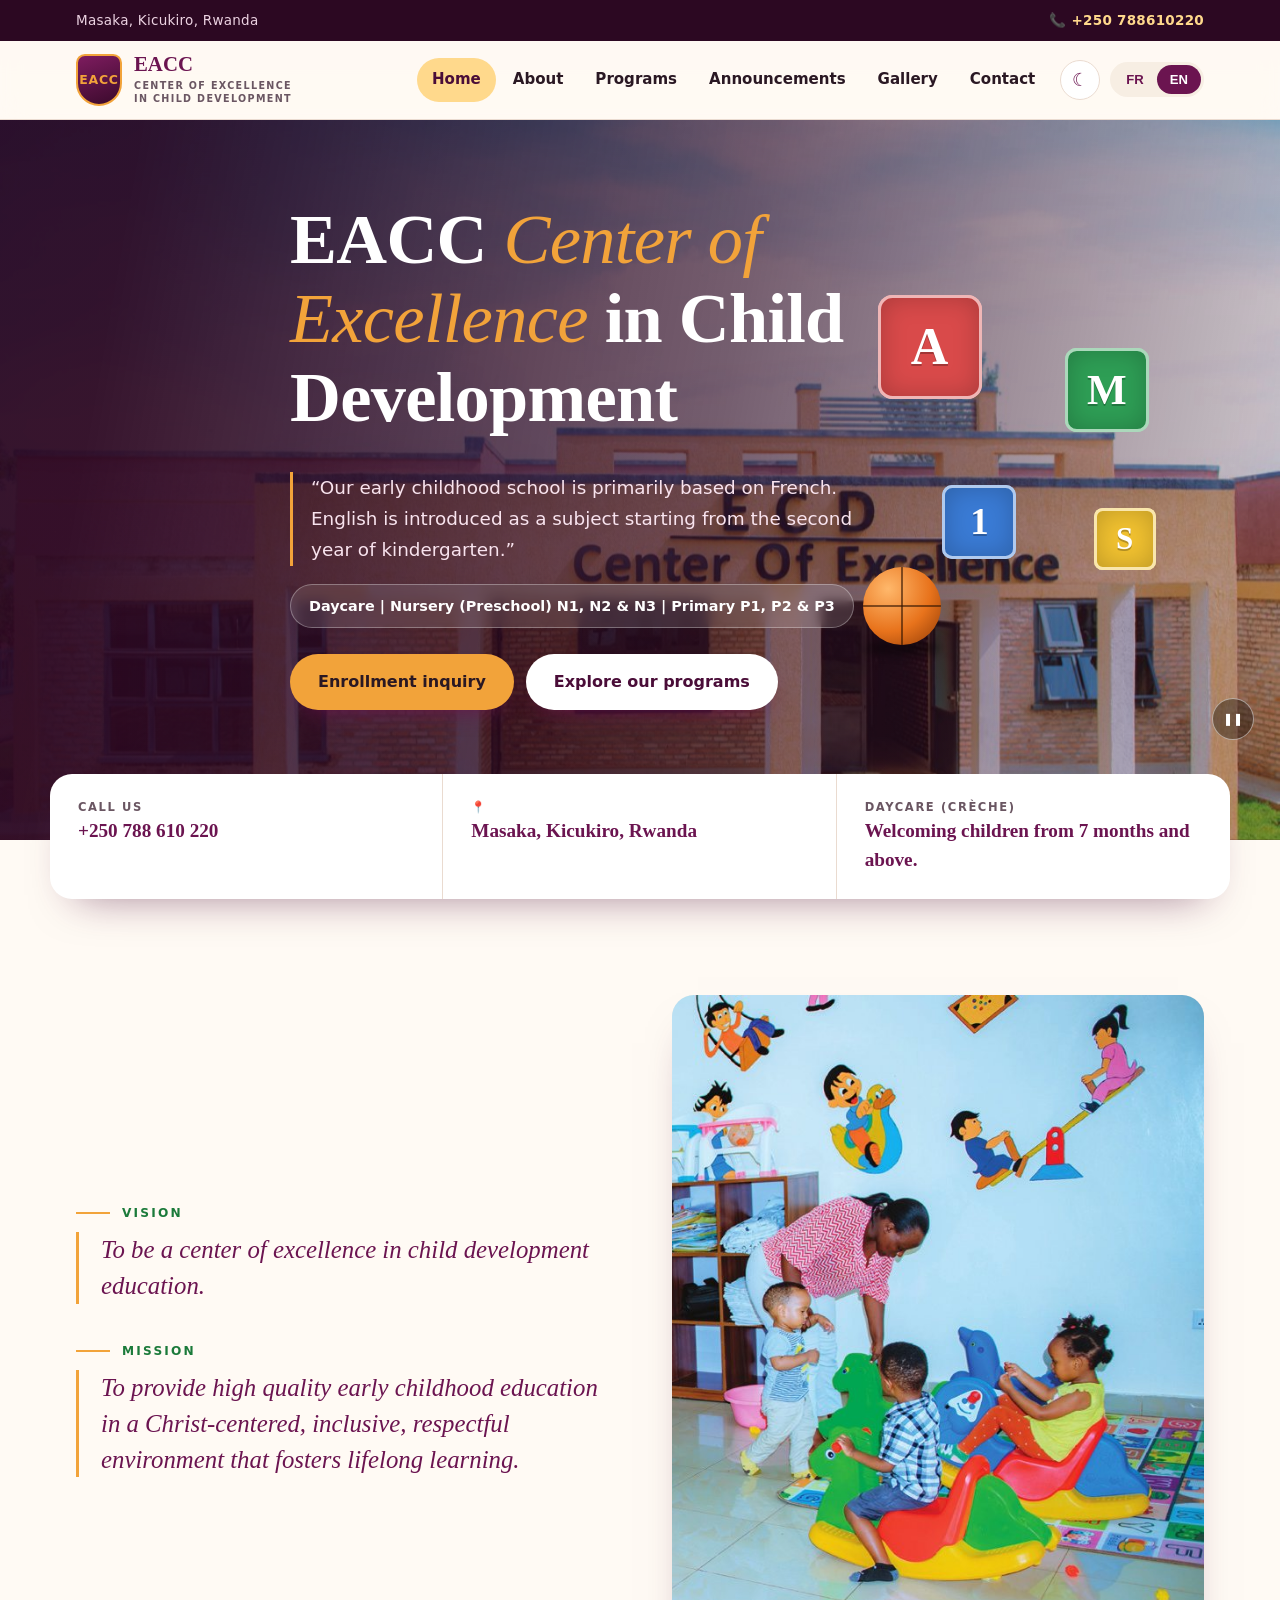
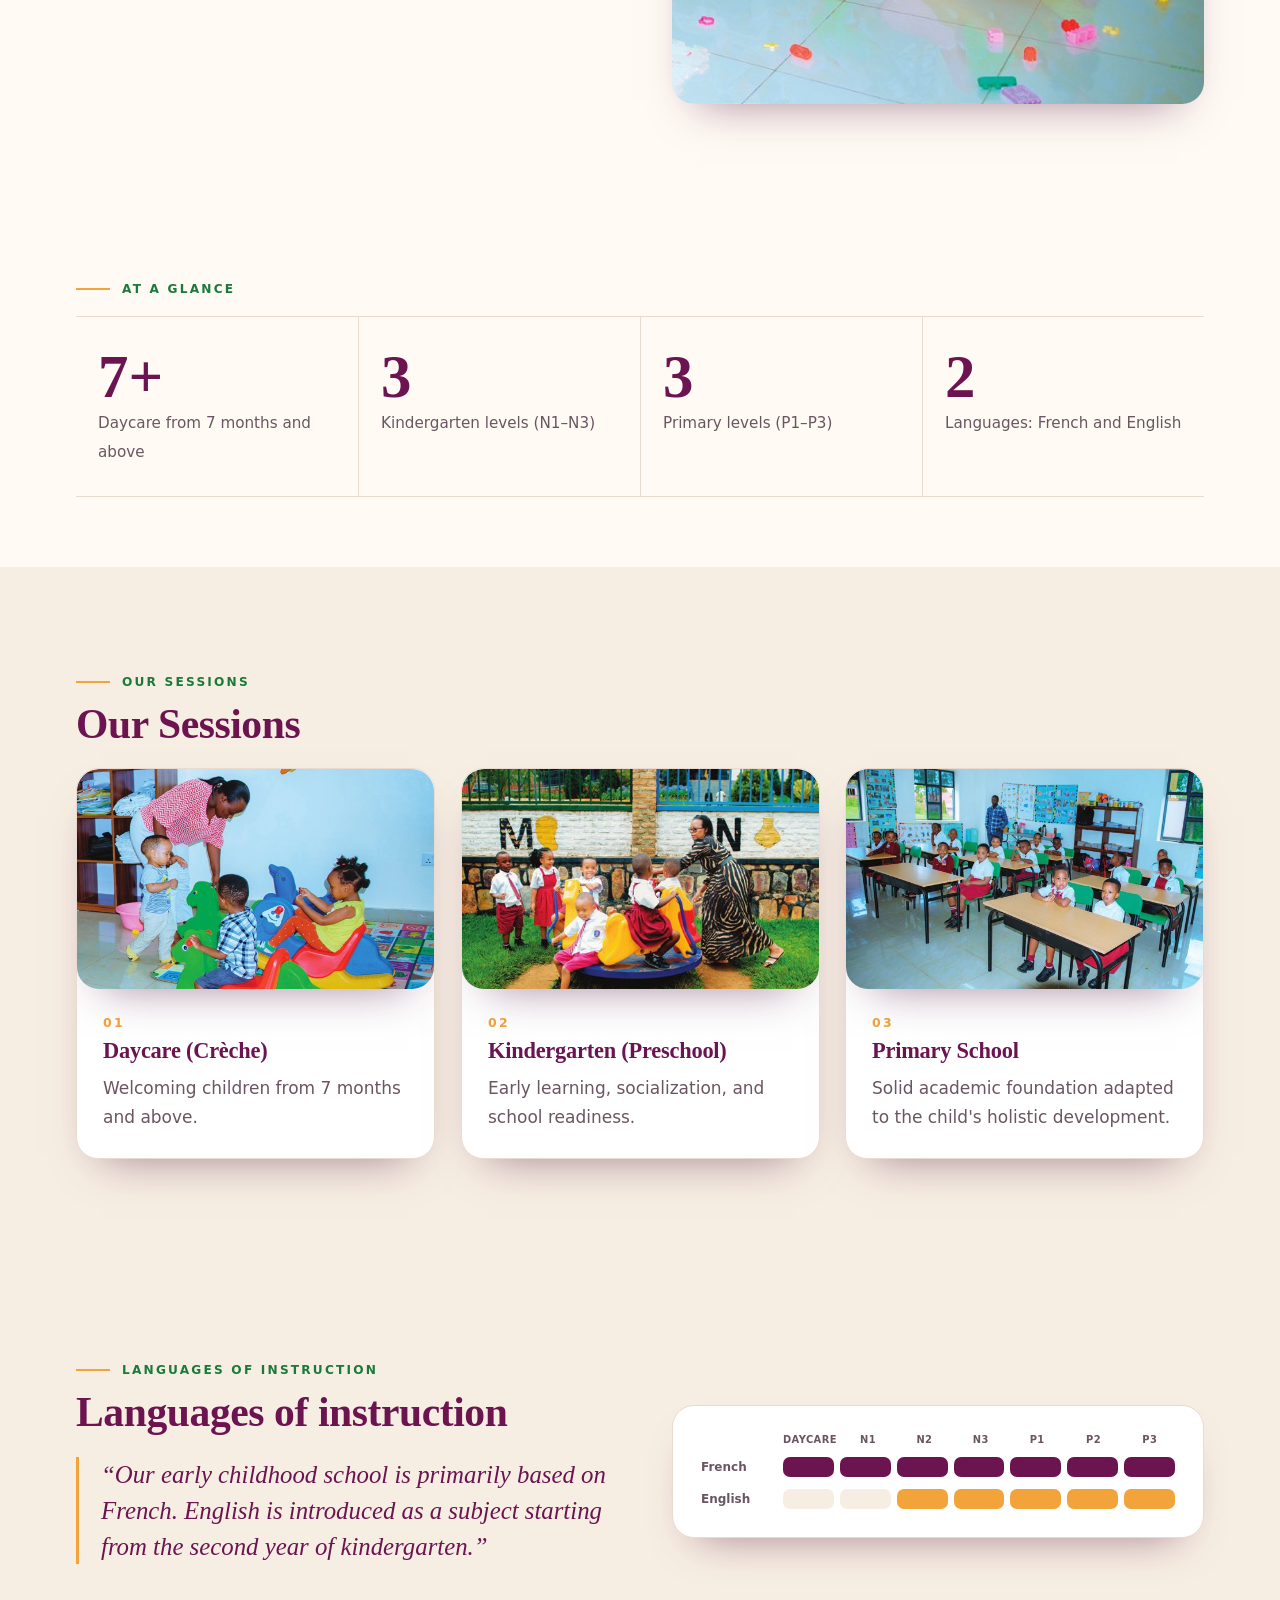
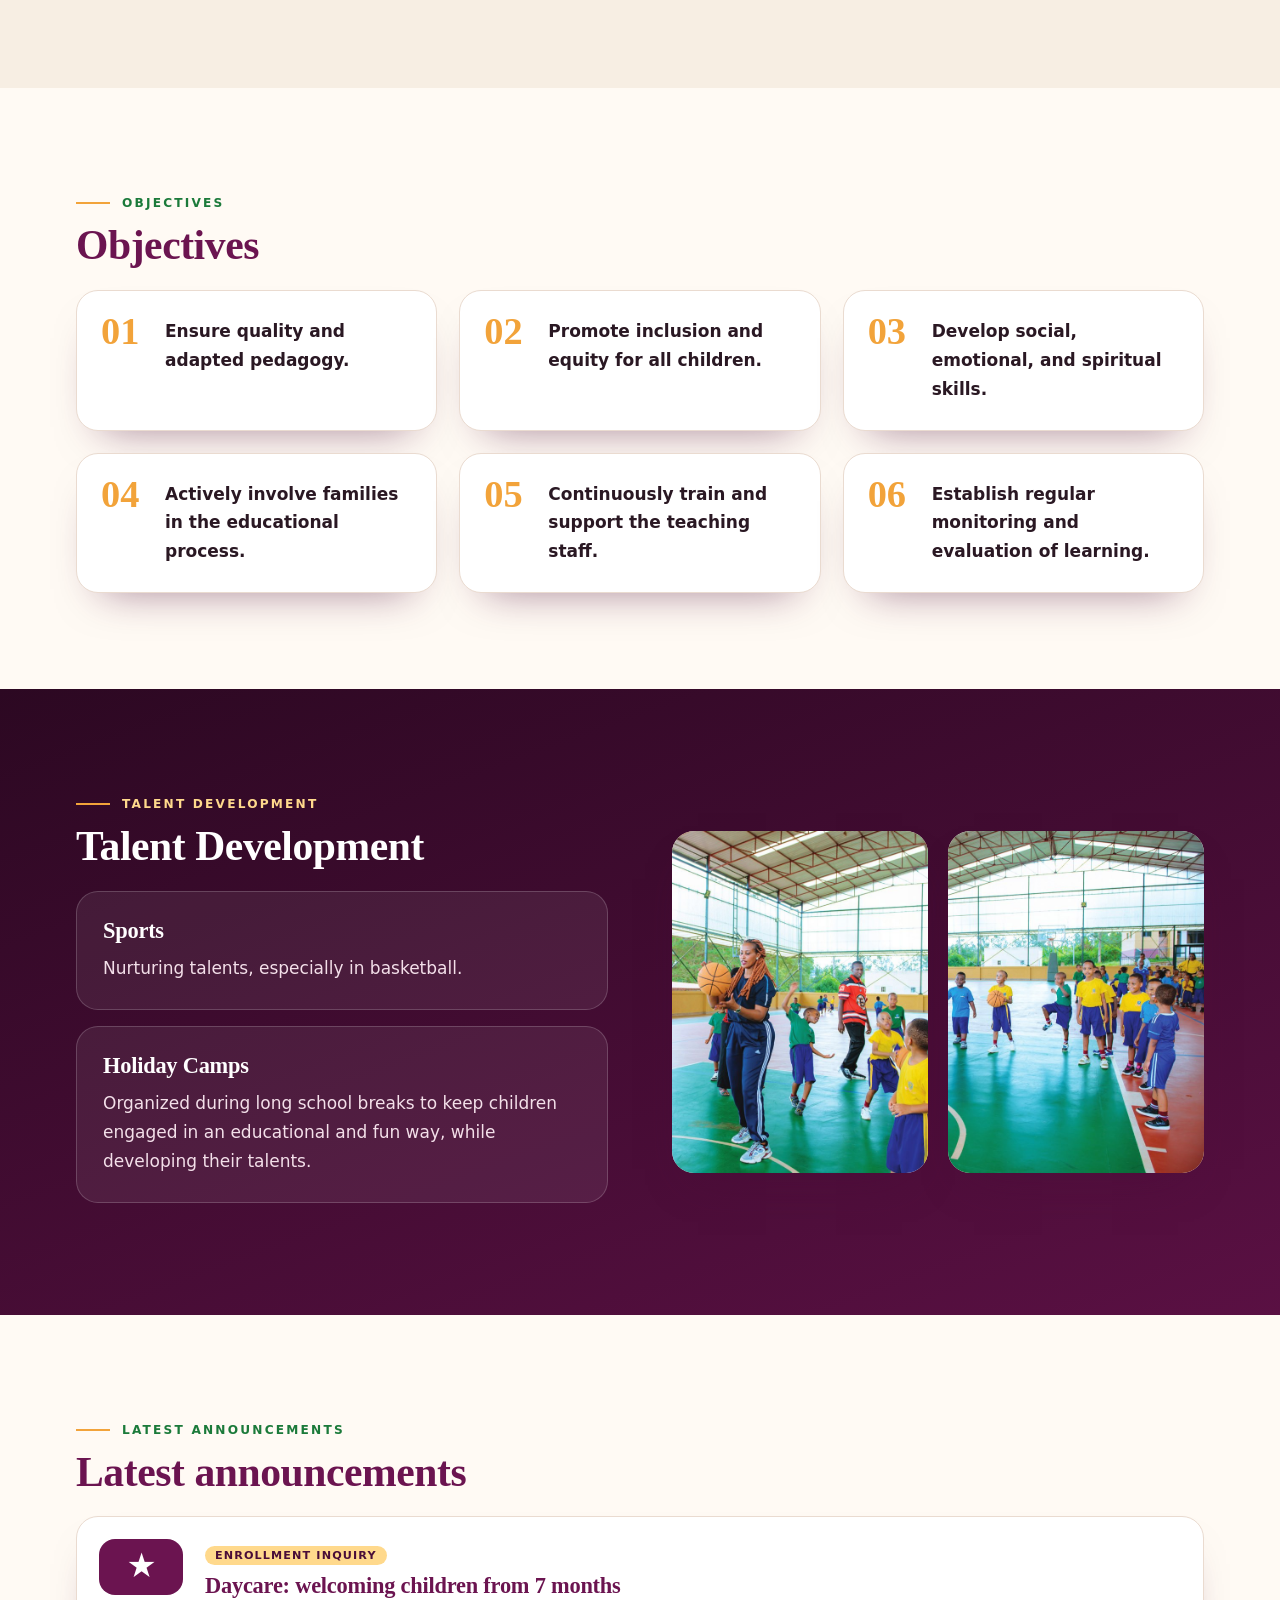
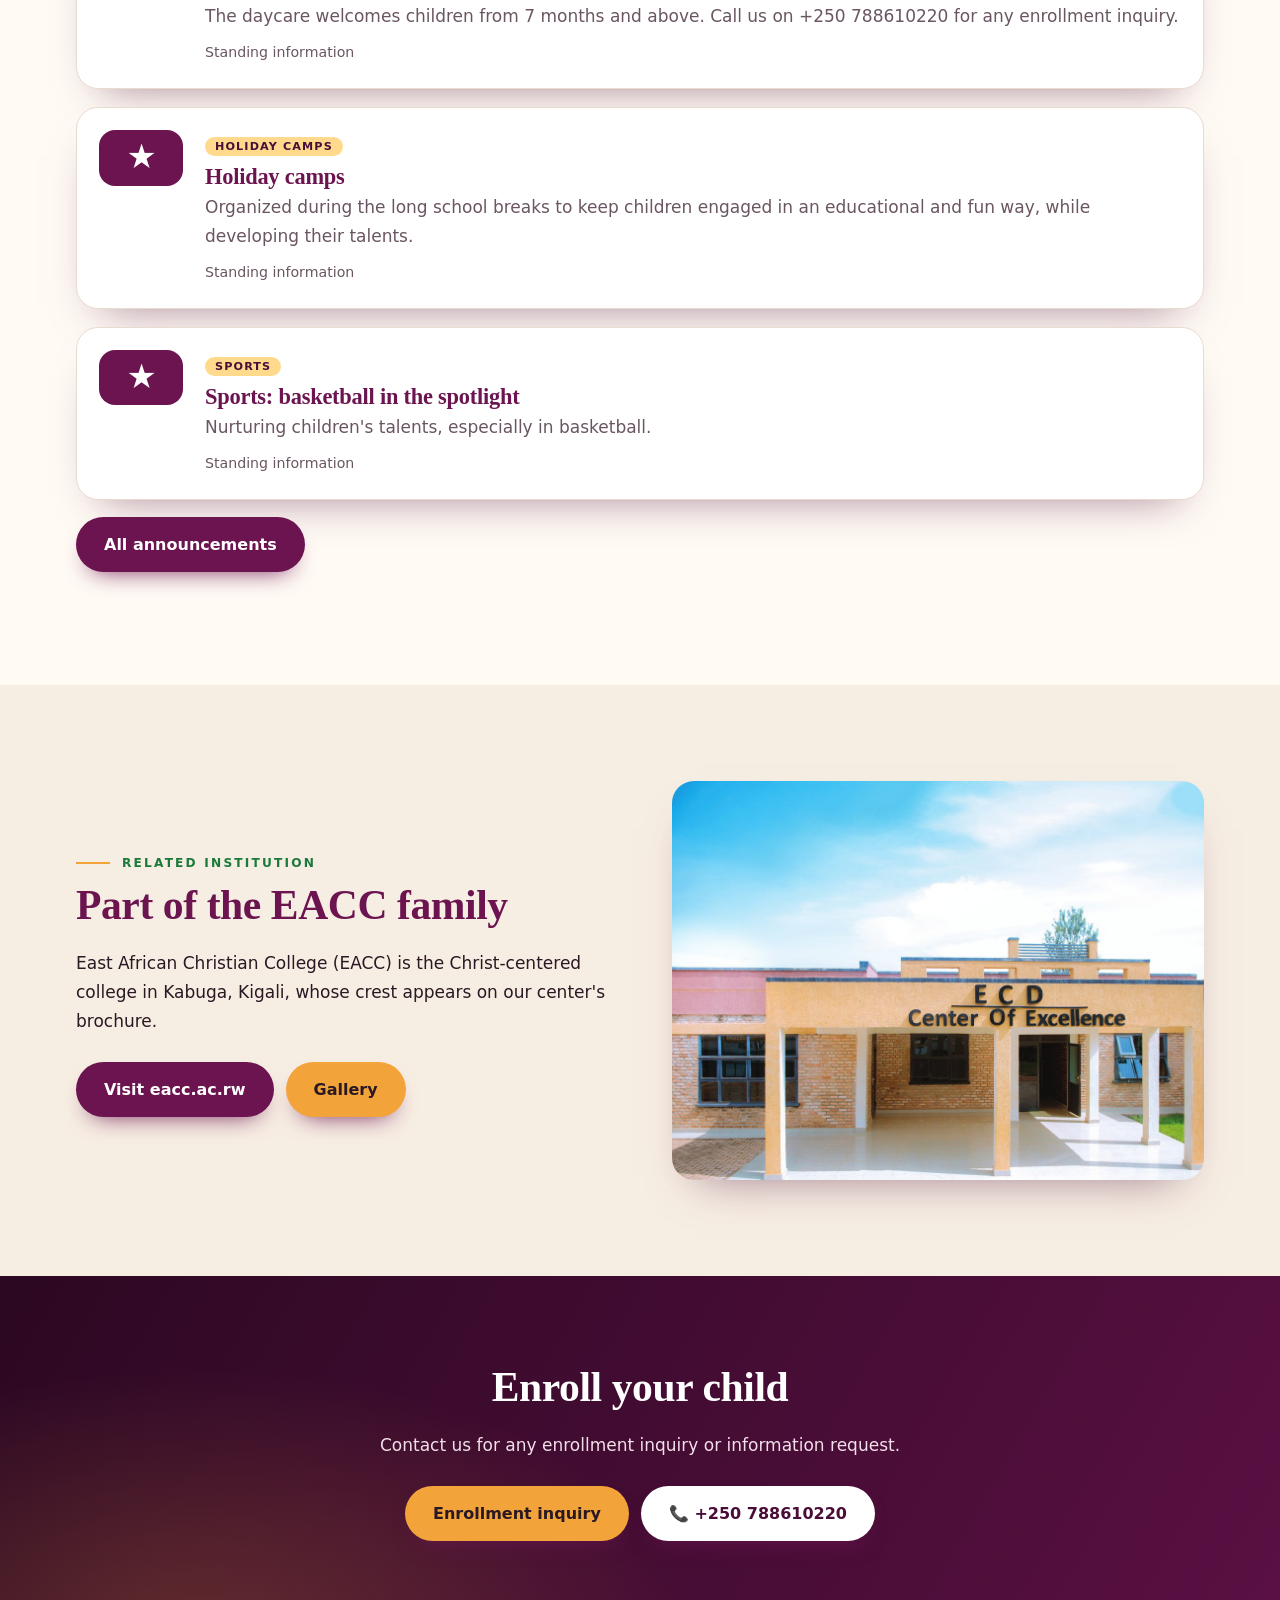
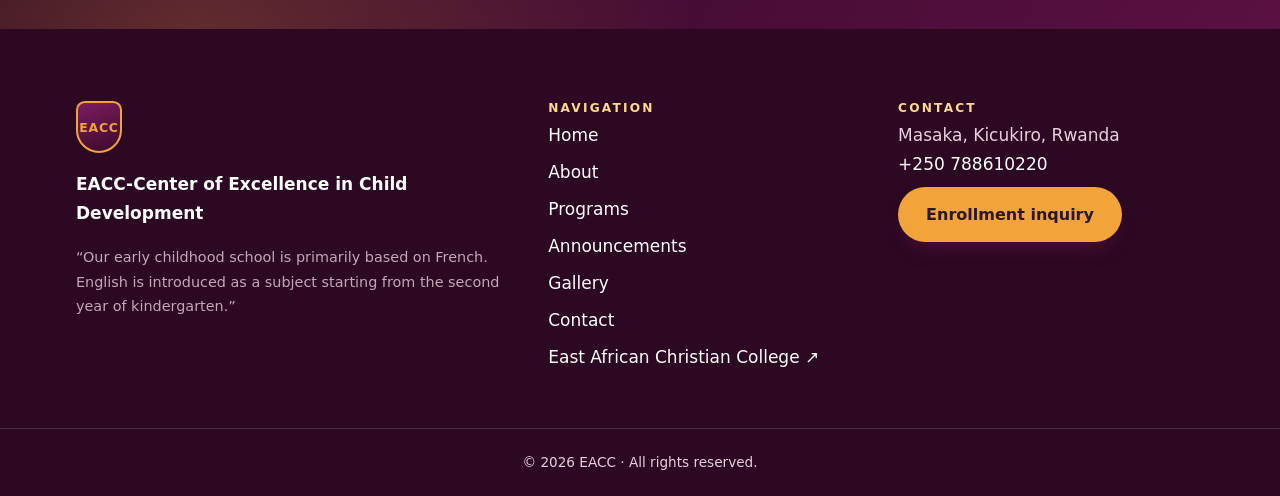
==== index.html @ af312301 "Add files via upload" ====
<!doctype html>
<html lang="fr">
  <head>
    <meta charset="utf-8" />
    <meta name="viewport" content="width=device-width,initial-scale=1" />
    <title data-fr="EACC – Centre d'excellence en développement de l'enfant | Masaka, Kicukiro" data-en="EACC – Center of Excellence in Child Development | Masaka, Kicukiro">EACC – Centre d'excellence en développement de l'enfant | Masaka, Kicukiro</title>
    <meta
      name="description"
      content="Crèche dès 7 mois, maternelle M1–M3 et primaire P1–P3 à Masaka, Kicukiro (Rwanda)." data-fr="Crèche dès 7 mois, maternelle M1–M3 et primaire P1–P3 à Masaka, Kicukiro (Rwanda)." data-en="Daycare from 7 months, nursery N1–N3 and primary P1–P3 in Masaka, Kicukiro (Rwanda). Quality, Christ-centered education." />
    <meta
      property="og:title"
      content="EACC – Centre d'excellence en développement de l'enfant | Masaka, Kicukiro"
    />
    <meta property="og:type" content="website" />
    <meta property="og:image" content="images/building.jpg" />
    <meta name="color-scheme" content="light dark" />
    <meta name="theme-color" content="#6b1450" />
    <script>
      try {
        var t = localStorage.getItem("eacc-theme");
        if (t) document.documentElement.dataset.theme = t;
      } catch (e) {}
    </script>
    <link rel="stylesheet" href="styles.css" />
    <script type="application/ld+json">
      {
        "@context": "https://schema.org",
        "@type": "EducationalOrganization",
        "name": "EACC-Center of Excellence in Child Development",
        "telephone": "+250788610220",
        "address": {
          "@type": "PostalAddress",
          "addressLocality": "Masaka, Kicukiro",
          "addressCountry": "RW"
        }
      }
    </script>
  </head>
  <body data-page="home">
    <a class="skip" href="#main"><span class="locale-text locale-fr">Aller au contenu</span><span class="locale-text locale-en">Skip to content</span></a>
    <div class="top"><div class="wrap"><span><span class="locale-text locale-fr">Masaka, Kicukiro, Rwanda</span><span class="locale-text locale-en">Masaka, Kicukiro, Rwanda</span></span><a href="tel:+250788610220">&#128222; +250 788610220</a></div></div>
    <header class="nav"><div class="wrap"><a class="logo" href="index.html"><span class="badge" aria-hidden="true">EACC</span><span>EACC<small>Center of Excellence<br>in Child Development</small></span></a>
      <button id="menu" aria-expanded="false" aria-controls="nav" aria-label="Menu">&#9776;</button>
      <nav id="nav" aria-label="Main">
          <a class="l on" href="index.html" aria-current="page"><span class="locale-text locale-fr">Accueil</span><span class="locale-text locale-en">Home</span></a>
          <a class="l" href="about.html"><span class="locale-text locale-fr">À propos</span><span class="locale-text locale-en">About</span></a>
          <a class="l" href="programs.html"><span class="locale-text locale-fr">Programmes</span><span class="locale-text locale-en">Programs</span></a>
          <a class="l" href="announcements.html"><span class="locale-text locale-fr">Annonces</span><span class="locale-text locale-en">Announcements</span></a>
          <a class="l" href="gallery.html"><span class="locale-text locale-fr">Galerie</span><span class="locale-text locale-en">Gallery</span></a>
          <a class="l" href="contact.html"><span class="locale-text locale-fr">Contact</span><span class="locale-text locale-en">Contact</span></a>
        <button id="theme" type="button" data-label-fr="Mode clair" data-label-en="Light mode"></button><div class="lang" role="group" aria-label="Language / Langue"><button data-l="fr" lang="fr">FR</button><button data-l="en" lang="en">EN</button></div>
      </nav></div></header>
    <main id="main">
      <div
        class="hero"
        data-slides="building.jpg,group.jpg,basketball.jpg,classroom.jpg"
        data-label-fr="Mettre en pause ou relancer le diaporama"
        data-label-en="Pause or resume the slideshow"
      >
        <div class="wrap">
          <h1><span class="locale-text locale-fr">EACC <em>Centre d'excellence</em> en développement de l'enfant</span><span class="locale-text locale-en">EACC <em>Center of Excellence</em> in Child Development</span></h1>
          <p class="quote"><span class="locale-text locale-fr">« Notre école de la petite enfance a pour base principale le français. L'anglais est introduit dès la deuxième maternelle comme cours. »</span><span class="locale-text locale-en">“Our early childhood school is primarily based on French. English is introduced as a subject starting from the second year of kindergarten.”</span></p>
          <span class="tags"><span class="locale-text locale-fr">Crèche | Maternelle M1, M2 &amp; M3 | Primaire P1, P2 &amp; P3</span><span class="locale-text locale-en">Daycare | Nursery (Preschool) N1, N2 &amp; N3 | Primary P1, P2 &amp; P3</span></span>
          <div class="btns">
            <a class="btn o" href="contact.html"><span class="locale-text locale-fr">Demande d'inscription</span><span class="locale-text locale-en">Enrollment inquiry</span></a>
            <a class="btn w" href="programs.html"><span class="locale-text locale-fr">Découvrir nos programmes</span><span class="locale-text locale-en">Explore our programs</span></a>
          </div>
        </div>
      </div>
      <div class="strip">
        <div class="wrap">
          <div>
            <small><span class="locale-text locale-fr">Appelez-nous</span><span class="locale-text locale-en">Call us</span></small>
            <b><a href="tel:+250788610220">+250 788 610 220</a></b>
          </div>
          <div>
            <small>&#128205;</small>
            <b><span class="locale-text locale-fr">Masaka, Kicukiro, Rwanda</span><span class="locale-text locale-en">Masaka, Kicukiro, Rwanda</span></b>
          </div>
          <div>
            <small><span class="locale-text locale-fr">Crèche</span><span class="locale-text locale-en">Daycare (Crèche)</span></small>
            <b><span class="locale-text locale-fr">Accueil des enfants à partir de 7 mois et au-delà.</span><span class="locale-text locale-en">Welcoming children from 7 months and above.</span></b>
          </div>
        </div>
      </div>
      <section>
        <div class="wrap">
          <div class="split">
            <div class="rv">
              <span class="eye"><span class="locale-text locale-fr">Vision</span><span class="locale-text locale-en">Vision</span></span>
              <p class="bq"><span class="locale-text locale-fr">Être un centre d'excellence en éducation au développement de l'enfant.</span><span class="locale-text locale-en">To be a center of excellence in child development education.</span></p>
              <span class="eye"><span class="locale-text locale-fr">Mission</span><span class="locale-text locale-en">Mission</span></span>
              <p class="bq"><span class="locale-text locale-fr">Fournir une éducation de haute qualité pour la petite enfance dans un environnement centré sur le Christ, inclusif, respectueux et propice à l'apprentissage tout au long de la vie.</span><span class="locale-text locale-en">To provide high quality early childhood education in a Christ-centered, inclusive, respectful environment that fosters lifelong learning.</span></p>
            </div>
            <figure class="ph rv tall" data-label="images/classroom.jpg">
              <img
                src="images/classroom.jpg"
                data-alt-fr="Enfants jouant dans la salle de la crèche" data-alt-en="Children playing in the daycare room"
                alt="Enfants jouant dans la salle de la crèche"
                loading="lazy"
              />
            </figure>
          </div>
        </div>
      </section>
      <section class="glance">
        <div class="wrap">
          <span class="eye"><span class="locale-text locale-fr">En un coup d'œil</span><span class="locale-text locale-en">At a glance</span></span>
          <div class="gl rv">
            <div>
              <b data-count="7" data-suf="+">7+</b><span><span class="locale-text locale-fr">Crèche dès 7 mois et au-delà</span><span class="locale-text locale-en">Daycare from 7 months and above</span></span>
            </div>
            <div>
              <b data-count="3" data-suf="">3</b><span><span class="locale-text locale-fr">Niveaux de maternelle (M1–M3)</span><span class="locale-text locale-en">Kindergarten levels (N1–N3)</span></span>
            </div>
            <div>
              <b data-count="3" data-suf="">3</b><span><span class="locale-text locale-fr">Niveaux de primaire (P1–P3)</span><span class="locale-text locale-en">Primary levels (P1–P3)</span></span>
            </div>
            <div>
              <b data-count="2" data-suf="">2</b><span><span class="locale-text locale-fr">Langues : français et anglais</span><span class="locale-text locale-en">Languages: French and English</span></span>
            </div>
          </div>
        </div>
      </section>
      <section class="alt">
        <div class="wrap">
          <span class="eye"><span class="locale-text locale-fr">Nos sessions</span><span class="locale-text locale-en">Our Sessions</span></span>
          <h2><span class="locale-text locale-fr">Nos sessions</span><span class="locale-text locale-en">Our Sessions</span></h2>
          <div class="grid">
            <article class="card rv">
              <figure class="ph rv" data-label="images/classroom.jpg">
                <img
                  src="images/classroom.jpg"
                  data-alt-fr="Enfants jouant dans la salle de la crèche" data-alt-en="Children playing in the daycare room"
                  alt="Enfants jouant dans la salle de la crèche"
                  loading="lazy"
                />
              </figure>
              <div class="b">
                <span class="num">01</span>
                <h3><span class="locale-text locale-fr">Crèche</span><span class="locale-text locale-en">Daycare (Crèche)</span></h3>
                <p><span class="locale-text locale-fr">Accueil des enfants à partir de 7 mois et au-delà.</span><span class="locale-text locale-en">Welcoming children from 7 months and above.</span></p>
              </div>
            </article>
            <article class="card rv">
              <figure class="ph rv" data-label="images/playground.jpg">
                <img
                  src="images/playground.jpg"
                  data-alt-fr="Enfants jouant sur un tourniquet avec une éducatrice" data-alt-en="Children playing on a roundabout with a teacher"
                  alt="Enfants jouant sur un tourniquet avec une éducatrice"
                  loading="lazy"
                />
              </figure>
              <div class="b">
                <span class="num">02</span>
                <h3><span class="locale-text locale-fr">Maternelle</span><span class="locale-text locale-en">Kindergarten (Preschool)</span></h3>
                <p><span class="locale-text locale-fr">Éveil, socialisation et apprentissage pré-scolaire.</span><span class="locale-text locale-en">Early learning, socialization, and school readiness.</span></p>
              </div>
            </article>
            <article class="card rv">
              <figure class="ph rv" data-label="images/yard.jpg">
                <img
                  src="images/yard.jpg"
                  data-alt-fr="Enfants en classe et au jeu" data-alt-en="Children in class and at play"
                  alt="Enfants en classe et au jeu"
                  loading="lazy"
                />
              </figure>
              <div class="b">
                <span class="num">03</span>
                <h3><span class="locale-text locale-fr">Primaire</span><span class="locale-text locale-en">Primary School</span></h3>
                <p><span class="locale-text locale-fr">Formation académique solide et adaptée au développement global de l'enfant.</span><span class="locale-text locale-en">Solid academic foundation adapted to the child's holistic development.</span></p>
              </div>
            </article>
          </div>
        </div>
      </section>
      <section class="alt">
        <div class="wrap split">
          <div class="rv">
            <span class="eye"><span class="locale-text locale-fr">Langues d'enseignement</span><span class="locale-text locale-en">Languages of instruction</span></span>
            <h2><span class="locale-text locale-fr">Langues d'enseignement</span><span class="locale-text locale-en">Languages of instruction</span></h2>
            <p class="bq"><span class="locale-text locale-fr">« Notre école de la petite enfance a pour base principale le français. L'anglais est introduit dès la deuxième maternelle comme cours. »</span><span class="locale-text locale-en">“Our early childhood school is primarily based on French. English is introduced as a subject starting from the second year of kindergarten.”</span></p>
          </div>
          <div class="langbar rv" aria-hidden="true">
            <div class="lbr">
              <em></em><span class="stg"><span class="locale-text locale-fr">Crèche</span><span class="locale-text locale-en">Daycare</span></span
              ><span class="stg"><span class="locale-text locale-fr">M1</span><span class="locale-text locale-en">N1</span></span
              ><span class="stg"><span class="locale-text locale-fr">M2</span><span class="locale-text locale-en">N2</span></span
              ><span class="stg"><span class="locale-text locale-fr">M3</span><span class="locale-text locale-en">N3</span></span
              ><span class="stg">P1</span
              ><span class="stg">P2</span
              ><span class="stg">P3</span>
            </div>
            <div class="lbr">
              <em><span class="locale-text locale-fr">Français</span><span class="locale-text locale-en">French</span></em><i class="f"></i><i class="f"></i
              ><i class="f"></i><i class="f"></i><i class="f"></i
              ><i class="f"></i><i class="f"></i>
            </div>
            <div class="lbr">
              <em><span class="locale-text locale-fr">Anglais</span><span class="locale-text locale-en">English</span></em><i></i><i></i><i class="e"></i
              ><i class="e"></i><i class="e"></i><i class="e"></i
              ><i class="e"></i>
            </div>
          </div>
        </div>
      </section>
      <section>
        <div class="wrap">
          <span class="eye"><span class="locale-text locale-fr">Objectifs</span><span class="locale-text locale-en">Objectives</span></span>
          <h2><span class="locale-text locale-fr">Objectifs</span><span class="locale-text locale-en">Objectives</span></h2>
          <ul class="obj">
            <li class="rv"><span class="locale-text locale-fr">Assurer une pédagogie de qualité et adaptée.</span><span class="locale-text locale-en">Ensure quality and adapted pedagogy.</span></li>
            <li class="rv"><span class="locale-text locale-fr">Favoriser l'inclusion et l'équité pour tous les enfants.</span><span class="locale-text locale-en">Promote inclusion and equity for all children.</span></li>
            <li class="rv"><span class="locale-text locale-fr">Développer les compétences sociales, émotionnelles et spirituelles.</span><span class="locale-text locale-en">Develop social, emotional, and spiritual skills.</span></li>
            <li class="rv"><span class="locale-text locale-fr">Impliquer activement les familles dans le processus éducatif.</span><span class="locale-text locale-en">Actively involve families in the educational process.</span></li>
            <li class="rv"><span class="locale-text locale-fr">Former et accompagner le personnel éducatif de manière continue.</span><span class="locale-text locale-en">Continuously train and support the teaching staff.</span></li>
            <li class="rv"><span class="locale-text locale-fr">Mettre en place un suivi et une évaluation régulière des apprentissages.</span><span class="locale-text locale-en">Establish regular monitoring and evaluation of learning.</span></li>
          </ul>
        </div>
      </section>
      <section class="dark">
        <div class="wrap split">
          <div class="rv">
            <span class="eye"><span class="locale-text locale-fr">Développement des talents</span><span class="locale-text locale-en">Talent Development</span></span>
            <h2><span class="locale-text locale-fr">Développement des talents</span><span class="locale-text locale-en">Talent Development</span></h2>
            <div class="tc">
              <h3><span class="locale-text locale-fr">Sports</span><span class="locale-text locale-en">Sports</span></h3>
              <p><span class="locale-text locale-fr">Mise en valeur des talents, notamment en basket-ball.</span><span class="locale-text locale-en">Nurturing talents, especially in basketball.</span></p>
            </div>
            <div class="tc">
              <h3><span class="locale-text locale-fr">Colonies de vacances</span><span class="locale-text locale-en">Holiday Camps</span></h3>
              <p><span class="locale-text locale-fr">Organisation pendant les grandes vacances pour occuper les enfants de manière éducative et ludique, tout en développant leurs talents.</span><span class="locale-text locale-en">Organized during long school breaks to keep children engaged in an educational and fun way, while developing their talents.</span></p>
            </div>
          </div>
          <div class="photos">
            <figure class="ph rv tall" data-label="images/basketball.jpg">
              <img
                src="images/basketball.jpg"
                data-alt-fr="Enfants et entraîneur de basket-ball" data-alt-en="Children and coach during basketball"
                alt="Enfants et entraîneur de basket-ball"
                loading="lazy"
              />
            </figure>
            <figure class="ph rv tall" data-label="images/ball2.jpg">
              <img
                src="images/ball2.jpg"
                data-alt-fr="Enfants et entraîneur de basket-ball" data-alt-en="Children and coach during basketball"
                alt="Enfants et entraîneur de basket-ball"
                loading="lazy"
              />
            </figure>
          </div>
        </div>
      </section>
      <section>
        <div class="wrap">
          <span class="eye"><span class="locale-text locale-fr">Dernières annonces</span><span class="locale-text locale-en">Latest announcements</span></span>
          <h2><span class="locale-text locale-fr">Dernières annonces</span><span class="locale-text locale-en">Latest announcements</span></h2>
          <div id="annhome" class="alist">
<article class="an rv in" data-cat="enroll" data-date="">
  <div class="ad"><b>&#9733;</b><span></span></div>
  <div><span class="chip"><span class="locale-text locale-fr">Demande d'inscription</span><span class="locale-text locale-en">Enrollment inquiry</span></span><span class="chip ph2" hidden><span class="locale-text locale-fr">Exemple à remplacer</span><span class="locale-text locale-en">Placeholder – replace</span></span><h3><span class="locale-text locale-fr">Crèche : accueil dès 7 mois</span><span class="locale-text locale-en">Daycare: welcoming children from 7 months</span></h3><p><span class="locale-text locale-fr">La crèche accueille les enfants à partir de 7 mois et au-delà. Contactez-nous au +250 788610220 pour toute demande d'inscription.</span><span class="locale-text locale-en">The daycare welcomes children from 7 months and above. Call us on +250 788610220 for any enrollment inquiry.</span></p><small><span class="standing"><span class="locale-text locale-fr">Information permanente</span><span class="locale-text locale-en">Standing information</span></span><time hidden></time></small></div>
</article>
<article class="an rv in" data-cat="camps" data-date="">
  <div class="ad"><b>&#9733;</b><span></span></div>
  <div><span class="chip"><span class="locale-text locale-fr">Colonies de vacances</span><span class="locale-text locale-en">Holiday Camps</span></span><span class="chip ph2" hidden><span class="locale-text locale-fr">Exemple à remplacer</span><span class="locale-text locale-en">Placeholder – replace</span></span><h3><span class="locale-text locale-fr">Colonies de vacances</span><span class="locale-text locale-en">Holiday camps</span></h3><p><span class="locale-text locale-fr">Organisées pendant les grandes vacances pour occuper les enfants de manière éducative et ludique, tout en développant leurs talents.</span><span class="locale-text locale-en">Organized during the long school breaks to keep children engaged in an educational and fun way, while developing their talents.</span></p><small><span class="standing"><span class="locale-text locale-fr">Information permanente</span><span class="locale-text locale-en">Standing information</span></span><time hidden></time></small></div>
</article>
<article class="an rv in" data-cat="sport" data-date="">
  <div class="ad"><b>&#9733;</b><span></span></div>
  <div><span class="chip"><span class="locale-text locale-fr">Sports</span><span class="locale-text locale-en">Sports</span></span><span class="chip ph2" hidden><span class="locale-text locale-fr">Exemple à remplacer</span><span class="locale-text locale-en">Placeholder – replace</span></span><h3><span class="locale-text locale-fr">Sport : le basket-ball à l'honneur</span><span class="locale-text locale-en">Sports: basketball in the spotlight</span></h3><p><span class="locale-text locale-fr">Mise en valeur des talents des enfants, notamment en basket-ball.</span><span class="locale-text locale-en">Nurturing children's talents, especially in basketball.</span></p><small><span class="standing"><span class="locale-text locale-fr">Information permanente</span><span class="locale-text locale-en">Standing information</span></span><time hidden></time></small></div>
</article>
<p class="ann-empty" hidden><span class="locale-text locale-fr">Aucune annonce trouvée.</span><span class="locale-text locale-en">No announcements found.</span></p>
</div>
          <p>
            <a class="btn" href="announcements.html"><span class="locale-text locale-fr">Toutes les annonces</span><span class="locale-text locale-en">All announcements</span></a>
          </p>
        </div>
      </section>
      <section class="alt">
        <div class="wrap split">
          <div class="rv">
            <span class="eye"><span class="locale-text locale-fr">Établissement apparenté</span><span class="locale-text locale-en">Related institution</span></span>
            <h2><span class="locale-text locale-fr">Faisant partie de la famille EACC</span><span class="locale-text locale-en">Part of the EACC family</span></h2>
            <p><span class="locale-text locale-fr">East African Christian College (EACC) est le collège chrétien de Kabuga, Kigali, dont l'écusson figure sur la brochure de notre centre.</span><span class="locale-text locale-en">East African Christian College (EACC) is the Christ-centered college in Kabuga, Kigali, whose crest appears on our center's brochure.</span></p>
            <div class="btns">
              <a
                class="btn"
                href="https://www.eacc.ac.rw/eacc"
                target="_blank"
                rel="noopener"
               
              ><span class="locale-text locale-fr">Visiter eacc.ac.rw</span><span class="locale-text locale-en">Visit eacc.ac.rw</span></a>
              <a class="btn o" href="gallery.html"><span class="locale-text locale-fr">Galerie</span><span class="locale-text locale-en">Gallery</span></a>
            </div>
          </div>
          <figure class="ph rv" data-label="images/building.jpg">
            <img
              src="images/building.jpg"
              data-alt-fr="Bâtiment ECD Center of Excellence" data-alt-en="ECD Center of Excellence building"
              alt="Bâtiment ECD Center of Excellence"
              loading="lazy"
            />
          </figure>
        </div>
      </section>
      <section class="cta">
        <div class="wrap rv">
          <h2><span class="locale-text locale-fr">Inscrivez votre enfant</span><span class="locale-text locale-en">Enroll your child</span></h2>
          <p><span class="locale-text locale-fr">Contactez-nous pour toute demande d'inscription ou de renseignements.</span><span class="locale-text locale-en">Contact us for any enrollment inquiry or information request.</span></p>
          <div class="btns">
            <a class="btn o" href="contact.html"><span class="locale-text locale-fr">Demande d'inscription</span><span class="locale-text locale-en">Enrollment inquiry</span></a>
            <a class="btn w" href="tel:+250788610220">&#128222; +250 788610220</a>
          </div>
        </div>
      </section>
    </main>
    <footer class="f"><div class="wrap fg"><div><span class="badge" aria-hidden="true">EACC</span><p><strong><span class="locale-text locale-fr">EACC-Center of Excellence in Child Development</span><span class="locale-text locale-en">EACC-Center of Excellence in Child Development</span></strong></p><p class="quote"><span class="locale-text locale-fr">« Notre école de la petite enfance a pour base principale le français. L'anglais est introduit dès la deuxième maternelle comme cours. »</span><span class="locale-text locale-en">“Our early childhood school is primarily based on French. English is introduced as a subject starting from the second year of kindergarten.”</span></p></div><div><h2><span class="locale-text locale-fr">Navigation</span><span class="locale-text locale-en">Navigation</span></h2><a href="index.html"><span class="locale-text locale-fr">Accueil</span><span class="locale-text locale-en">Home</span></a><a href="about.html"><span class="locale-text locale-fr">À propos</span><span class="locale-text locale-en">About</span></a><a href="programs.html"><span class="locale-text locale-fr">Programmes</span><span class="locale-text locale-en">Programs</span></a><a href="announcements.html"><span class="locale-text locale-fr">Annonces</span><span class="locale-text locale-en">Announcements</span></a><a href="gallery.html"><span class="locale-text locale-fr">Galerie</span><span class="locale-text locale-en">Gallery</span></a><a href="contact.html"><span class="locale-text locale-fr">Contact</span><span class="locale-text locale-en">Contact</span></a><a href="https://www.eacc.ac.rw/eacc" target="_blank" rel="noopener">East African Christian College &#8599;</a></div><div><h2><span class="locale-text locale-fr">Contact</span><span class="locale-text locale-en">Contact</span></h2><span><span class="locale-text locale-fr">Masaka, Kicukiro, Rwanda</span><span class="locale-text locale-en">Masaka, Kicukiro, Rwanda</span></span><a href="tel:+250788610220">+250 788610220</a><a class="btn o" href="contact.html"><span class="locale-text locale-fr">Demande d'inscription</span><span class="locale-text locale-en">Enrollment inquiry</span></a></div></div><p class="copy">&#169; <span id="yr"></span> EACC &middot; <span class="locale-text locale-fr">Tous droits réservés.</span><span class="locale-text locale-en">All rights reserved.</span></p></footer>
    <div id="pg"></div><button id="top" aria-label="Top" hidden>&#8593;</button><div class="mbar"><a class="btn o" href="tel:+250788610220">&#128222; +250 788610220</a><a class="btn" href="contact.html"><span class="locale-text locale-fr">Demande d'inscription</span><span class="locale-text locale-en">Enrollment inquiry</span></a></div>
    <script src="app.js" defer></script>
  </body>
</html>
---- styles.css ----
@view-transition {
  navigation: auto;
}
:root {
  color-scheme: light;
  --bg: #fffaf4;
  --bg2: #f7eee3;
  --card: #fff;
  --ink: #2a1823;
  --mut: #6a5662;
  --line: #eadbd0;
  --hd: #6b1450;
  --brand: #6b1450;
  --brand2: #4a0d38;
  --gold: #f2a33a;
  --gold2: #ffd98c;
  --grn: #1b7a3a;
  --link: #6b1450;
  --hdr: rgba(255, 250, 244, 0.86);
  --inp: #fffaf4;
  --sh: 0 22px 44px -26px rgba(74, 13, 56, 0.55);
  --r: 22px;
  --serif: "Iowan Old Style", "Palatino Linotype", Palatino, Georgia, serif;
}
:root[data-theme="dark"] {
  color-scheme: dark;
  --bg: #140d17;
  --bg2: #1b1220;
  --card: #241929;
  --ink: #f3eaf0;
  --mut: #c4afbc;
  --line: #3b2a42;
  --hd: #ffd98c;
  --brand: #a53a81;
  --brand2: #7e2a62;
  --grn: #6fd18d;
  --link: #f2b2d9;
  --hdr: rgba(20, 13, 23, 0.86);
  --inp: #1b1220;
  --sh: 0 22px 44px -26px rgba(0, 0, 0, 0.85);
}
* {
  box-sizing: border-box;
}
html {
  scroll-behavior: smooth;
}
[hidden] {
  display: none !important;
}
.locale-text {
  display: none;
}
html[lang="fr"] .locale-fr,
html[lang="en"] .locale-en {
  display: inline;
}
.status-message,
#cp .copy-done {
  display: none;
}
#status[data-message="ok"] [data-status="ok"],
#status[data-message="demo"] [data-status="demo"],
#status[data-message="fail"] [data-status="fail"] {
  display: inline;
}
#cp.copied .copy-label {
  display: none;
}
#cp.copied .copy-done {
  display: inline;
}
body {
  margin: 0;
  font:
    17px/1.7 system-ui,
    "Segoe UI",
    Roboto,
    sans-serif;
  color: var(--ink);
  background: var(--bg);
  -webkit-font-smoothing: antialiased;
  transition:
    background 0.3s,
    color 0.3s;
}
img {
  max-width: 100%;
  display: block;
}
a {
  color: var(--link);
}
:focus-visible {
  outline: 3px solid var(--gold);
  outline-offset: 3px;
}
.skip {
  position: absolute;
  left: -999px;
}
.skip:focus {
  left: 8px;
  top: 8px;
  background: #fff;
  color: #000;
  padding: 8px;
  z-index: 99;
}
.wrap {
  max-width: 1180px;
  margin: auto;
  padding: 0 26px;
}
.top {
  background: #2c0822;
  color: #ecd3e2;
  font-size: 13.5px;
  letter-spacing: 0.02em;
}
.top .wrap {
  display: flex;
  justify-content: space-between;
  gap: 10px;
  padding: 9px 26px;
  flex-wrap: wrap;
}
.top a {
  color: var(--gold2);
  font-weight: 700;
  text-decoration: none;
}
header.nav {
  position: sticky;
  top: 0;
  background: var(--hdr);
  backdrop-filter: saturate(1.4) blur(14px);
  border-bottom: 1px solid var(--line);
  z-index: 20;
  transition: transform 0.35s;
}
header.nav.hide {
  transform: translateY(-100%);
}
.nav .wrap {
  display: flex;
  align-items: center;
  gap: 18px;
  min-height: 78px;
}
.logo {
  display: flex;
  align-items: center;
  gap: 12px;
  text-decoration: none;
  font: 700 1.3rem/1 var(--serif);
  color: var(--hd);
}
.logo small {
  display: block;
  font: 600 0.6rem/1.35 system-ui;
  letter-spacing: 0.14em;
  text-transform: uppercase;
  color: var(--mut);
  margin-top: 5px;
}
.badge {
  width: 46px;
  height: 52px;
  background: linear-gradient(160deg, #7e1c5f, #3a0a2c);
  color: var(--gold);
  display: grid;
  place-items: center;
  border-radius: 10px 10px 26px 26px;
  font: 800 0.78rem system-ui;
  letter-spacing: 0.06em;
  border: 2px solid var(--gold);
}
nav {
  margin-left: auto;
  display: flex;
  gap: 2px;
  align-items: center;
}
nav a.l {
  padding: 9px 15px;
  border-radius: 999px;
  text-decoration: none;
  color: var(--ink);
  font-weight: 600;
  font-size: 0.94rem;
  position: relative;
}
nav a.l:hover {
  background: var(--bg2);
}
nav a.on {
  background: var(--gold2);
  color: #4a0d38;
}
#theme {
  width: 40px;
  height: 40px;
  border-radius: 50%;
  border: 1px solid var(--line);
  background: var(--card);
  color: var(--hd);
  font-size: 18px;
  cursor: pointer;
  margin-left: 8px;
}
.lang {
  display: flex;
  background: var(--bg2);
  border-radius: 999px;
  padding: 3px;
  margin-left: 8px;
}
.lang button {
  border: 0;
  background: none;
  color: var(--hd);
  font-weight: 700;
  padding: 7px 13px;
  border-radius: 999px;
  cursor: pointer;
  font-size: 0.82rem;
}
.lang button[aria-pressed="true"] {
  background: var(--brand);
  color: #fff;
}
#menu {
  display: none;
  margin-left: auto;
  background: none;
  border: 1px solid var(--line);
  border-radius: 12px;
  padding: 7px 13px;
  font-size: 18px;
  color: var(--hd);
}
.btn {
  display: inline-block;
  background: var(--brand);
  color: #fff;
  padding: 14px 28px;
  border-radius: 999px;
  font-weight: 700;
  text-decoration: none;
  border: 0;
  font-size: 1rem;
  cursor: pointer;
  transition:
    transform 0.25s,
    box-shadow 0.25s;
  box-shadow: 0 12px 24px -14px var(--brand);
}
.btn:hover {
  transform: translateY(-3px);
  box-shadow: 0 18px 28px -14px var(--brand);
}
.btn.o {
  background: var(--gold);
  color: #2a1823;
}
.btn.w {
  background: #fff;
  color: #4a0d38;
}
.btns {
  display: flex;
  gap: 12px;
  flex-wrap: wrap;
  margin-top: 26px;
}
h1,
h2,
h3 {
  font-family: var(--serif);
  font-weight: 700;
  line-height: 1.12;
  margin: 0 0 0.5em;
  color: var(--hd);
  letter-spacing: -0.01em;
}
h2 {
  font-size: clamp(1.8rem, 3.6vw, 2.6rem);
}
h3 {
  font-size: 1.4rem;
}
.eye {
  display: inline-flex;
  align-items: center;
  gap: 12px;
  font: 700 0.76rem system-ui;
  letter-spacing: 0.18em;
  text-transform: uppercase;
  color: var(--grn);
  margin: 0 0 12px;
}
.eye:before {
  content: "";
  width: 34px;
  height: 2px;
  background: var(--gold);
}
.hero {
  position: relative;
  color: #fff;
  background: #3a0a2c;
  min-height: 680px;
  display: flex;
  align-items: center;
  overflow: hidden;
}
.hs {
  position: absolute;
  inset: 0;
}
.hs img {
  position: absolute;
  inset: 0;
  width: 100%;
  height: 100%;
  object-fit: cover;
  opacity: 0;
  transition: opacity 1.4s;
  transform: scale(1.07);
}
.hs img.on {
  opacity: 1;
  animation: kb 14s linear forwards;
}
@keyframes kb {
  to {
    transform: scale(1);
  }
}
.hero:before {
  content: "";
  position: absolute;
  inset: 0;
  z-index: 1;
  background: linear-gradient(
    100deg,
    rgba(44, 8, 34, 0.95) 10%,
    rgba(44, 8, 34, 0.65) 55%,
    rgba(44, 8, 34, 0.2)
  );
}
.hero .wrap {
  position: relative;
  z-index: 2;
  padding-top: 80px;
  padding-bottom: 130px;
}
.hero h1 {
  color: #fff;
  font-size: clamp(2.3rem, 6vw, 4.4rem);
  max-width: 700px;
}
.hero h1 em {
  color: var(--gold);
  font-style: italic;
  font-weight: 400;
}
.hero .quote {
  max-width: 600px;
  font-size: 1.15rem;
  color: #f8e3ee;
  border-left: 3px solid var(--gold);
  padding-left: 18px;
}
.hp {
  position: absolute;
  z-index: 3;
  right: 26px;
  bottom: 100px;
  width: 42px;
  height: 42px;
  border-radius: 50%;
  border: 1px solid rgba(255, 255, 255, 0.5);
  background: rgba(0, 0, 0, 0.35);
  color: #fff;
  cursor: pointer;
  font-size: 12px;
}
.tags {
  display: inline-block;
  background: rgba(255, 255, 255, 0.12);
  border: 1px solid rgba(255, 255, 255, 0.3);
  backdrop-filter: blur(6px);
  padding: 9px 18px;
  border-radius: 999px;
  font-weight: 600;
  font-size: 0.9rem;
}
.strip {
  position: relative;
  margin-top: -66px;
  z-index: 3;
}
.strip .wrap {
  display: grid;
  grid-template-columns: repeat(auto-fit, minmax(230px, 1fr));
  background: var(--card);
  border: 1px solid var(--line);
  border-radius: var(--r);
  box-shadow: var(--sh);
  padding: 0;
}
.strip div {
  padding: 24px 28px;
  border-right: 1px solid var(--line);
}
.strip div:last-child {
  border: 0;
}
.strip small {
  display: block;
  color: var(--mut);
  font-size: 0.72rem;
  letter-spacing: 0.14em;
  text-transform: uppercase;
  font-weight: 700;
}
.strip b {
  font: 700 1.2rem var(--serif);
  color: var(--hd);
}
.strip a {
  text-decoration: none;
  color: inherit;
}
section {
  padding: 96px 0;
}
.alt {
  background: var(--bg2);
}
.split {
  display: grid;
  grid-template-columns: 1fr 1fr;
  gap: 64px;
  align-items: center;
}
.bq {
  font: italic 1.55rem/1.45 var(--serif);
  color: var(--hd);
  margin: 0 0 28px;
  padding-left: 22px;
  border-left: 3px solid var(--gold);
}
.grid {
  display: grid;
  gap: 26px;
  grid-template-columns: repeat(auto-fit, minmax(290px, 1fr));
}
.card,
ul.obj li {
  position: relative;
  background: var(--card);
  border: 1px solid var(--line);
  border-radius: var(--r);
  box-shadow: var(--sh);
  overflow: hidden;
  transition: transform 0.35s;
}
.card:hover {
  transform: translateY(-6px);
}
.card:after,
ul.obj li:after {
  content: "";
  position: absolute;
  inset: 0;
  pointer-events: none;
  opacity: 0;
  transition: 0.3s;
  background: radial-gradient(
    320px circle at var(--mx, 50%) var(--my, 0),
    rgba(242, 163, 58, 0.2),
    transparent 60%
  );
}
.card:hover:after,
ul.obj li:hover:after {
  opacity: 1;
}
.card .b {
  padding: 26px;
}
.card p {
  margin: 0;
  color: var(--mut);
}
.card figure {
  border-radius: 0;
  height: 220px;
  box-shadow: none;
}
.num {
  font: 700 0.78rem system-ui;
  letter-spacing: 0.18em;
  color: var(--gold);
  display: block;
  margin-bottom: 8px;
}
.dark {
  background: linear-gradient(160deg, #2c0822, #5a1043);
  color: #fff;
}
.dark h2,
.dark h3 {
  color: #fff;
}
.dark .eye {
  color: var(--gold2);
}
.dark .tc {
  background: rgba(255, 255, 255, 0.07);
  border: 1px solid rgba(255, 255, 255, 0.18);
  border-radius: var(--r);
  padding: 26px;
  margin-bottom: 16px;
}
.dark .tc p {
  margin: 0;
  color: #f3dfe9;
}
ul.obj {
  list-style: none;
  padding: 0;
  margin: 0;
  display: grid;
  gap: 22px;
  grid-template-columns: repeat(auto-fit, minmax(320px, 1fr));
  counter-reset: o;
}
ul.obj li {
  counter-increment: o;
  padding: 26px 26px 26px 88px;
  font-weight: 600;
}
ul.obj li:before {
  content: counter(o, decimal-leading-zero);
  position: absolute;
  left: 24px;
  top: 18px;
  font: 700 2.4rem var(--serif);
  color: var(--gold);
}
figure.ph {
  margin: 0;
  border-radius: var(--r);
  overflow: hidden;
  background: var(--bg2);
  min-height: 200px;
  position: relative;
  box-shadow: var(--sh);
}
figure.ph img {
  width: 100%;
  height: 100%;
  object-fit: cover;
  aspect-ratio: 4/3;
  transition: transform 0.8s;
}
figure.ph:hover img {
  transform: scale(1.05);
}
figure.tall img {
  aspect-ratio: 3/4;
}
figure.miss img {
  display: none;
}
figure.miss::after {
  content: "PHOTO PLACEHOLDER\A " attr(data-label);
  white-space: pre;
  position: absolute;
  inset: 0;
  display: grid;
  place-items: center;
  text-align: center;
  color: var(--hd);
  font-weight: 700;
  border: 3px dashed var(--hd);
  border-radius: var(--r);
}
html[data-theme="dark"] figure.ph img {
  filter: brightness(0.9);
}
.photos {
  display: grid;
  gap: 20px;
  grid-template-columns: repeat(auto-fit, minmax(240px, 1fr));
}
.phead {
  background:
    radial-gradient(
      600px 300px at 90% 0,
      rgba(242, 163, 58, 0.25),
      transparent
    ),
    linear-gradient(120deg, #2c0822, #5a1043);
  color: #fff;
  padding: 84px 0 70px;
}
.phead h1 {
  color: #fff;
  font-size: clamp(2.2rem, 5.4vw, 3.6rem);
  margin: 0;
}
.phead .eye {
  color: var(--gold2);
}
.cta {
  background:
    radial-gradient(
      500px 260px at 15% 100%,
      rgba(242, 163, 58, 0.22),
      transparent
    ),
    linear-gradient(120deg, #2c0822, #5a1043);
  color: #fff;
  text-align: center;
  padding: 88px 0;
}
.cta h2 {
  color: #fff;
}
.cta p {
  color: #f3dfe9;
}
.cta .btns {
  justify-content: center;
}
.glance {
  padding: 70px 0;
}
.gl {
  display: grid;
  grid-template-columns: repeat(auto-fit, minmax(210px, 1fr));
  border-top: 1px solid var(--line);
  border-bottom: 1px solid var(--line);
  margin-top: 8px;
}
.gl div {
  padding: 30px 22px;
  border-left: 1px solid var(--line);
}
.gl div:first-child {
  border-left: 0;
}
.gl b {
  display: block;
  font: 700 clamp(2.6rem, 5.5vw, 3.8rem)/1 var(--serif);
  color: var(--hd);
}
.gl span {
  color: var(--mut);
  font-size: 0.95rem;
}
.langbar {
  display: grid;
  gap: 12px;
  background: var(--card);
  border: 1px solid var(--line);
  padding: 28px;
  border-radius: var(--r);
  box-shadow: var(--sh);
}
.lbr {
  display: grid;
  grid-template-columns: 76px repeat(7, 1fr);
  gap: 6px;
  align-items: center;
}
.lbr i {
  height: 20px;
  border-radius: 7px;
  background: var(--bg2);
}
.lbr i.f {
  background: var(--brand);
}
.lbr i.e {
  background: var(--gold);
}
.lbr em {
  font: 700 0.75rem system-ui;
  font-style: normal;
  color: var(--mut);
}
.stg {
  font: 700 0.62rem system-ui;
  color: var(--mut);
  text-align: center;
  text-transform: uppercase;
  letter-spacing: 0.04em;
}
.tw {
  overflow-x: auto;
  border-radius: var(--r);
  box-shadow: var(--sh);
}
table {
  width: 100%;
  min-width: 640px;
  border-collapse: collapse;
  background: var(--card);
}
th,
td {
  padding: 18px 20px;
  text-align: left;
  vertical-align: top;
}
thead th {
  background: var(--brand);
  color: #fff;
  font: 700 0.78rem system-ui;
  letter-spacing: 0.14em;
  text-transform: uppercase;
}
tbody th {
  font: 700 1.15rem var(--serif);
  color: var(--hd);
}
tbody tr + tr > * {
  border-top: 1px solid var(--line);
}
td {
  color: var(--mut);
}
.tabs {
  display: flex;
  gap: 10px;
  flex-wrap: wrap;
  margin-bottom: 26px;
}
.tabs button,
.jr button,
.flt button {
  border: 1px solid var(--line);
  background: var(--card);
  color: var(--hd);
  border-radius: 999px;
  padding: 11px 22px;
  font-weight: 700;
  cursor: pointer;
  font-size: 1rem;
  transition: 0.2s;
}
.tabs button:hover,
.jr button:hover,
.flt button:hover {
  border-color: var(--gold);
}
.tabs button[aria-selected="true"],
.jr button[aria-pressed="true"],
.flt button[aria-pressed="true"] {
  background: var(--brand);
  border-color: var(--brand);
  color: #fff;
}
[role="tabpanel"] {
  background: var(--card);
  border: 1px solid var(--line);
  border-radius: var(--r);
  box-shadow: var(--sh);
  padding: 36px;
  display: grid;
  grid-template-columns: 1.1fr 1fr;
  gap: 36px;
  align-items: center;
}
.chips {
  display: flex;
  gap: 10px;
  flex-wrap: wrap;
  padding: 0;
  list-style: none;
}
.chips li {
  background: var(--bg2);
  border-radius: 12px;
  padding: 10px 14px;
  border-left: 3px solid var(--gold);
}
.chips b {
  color: var(--hd);
}
.cgrid {
  display: grid;
  grid-template-columns: 1.2fr 0.8fr;
  gap: 44px;
  align-items: start;
}
.panel {
  background: var(--card);
  border: 1px solid var(--line);
  border-radius: var(--r);
  box-shadow: var(--sh);
  padding: 34px;
}
.phone {
  display: block;
  font: 700 2.1rem var(--serif);
  color: var(--hd);
  text-decoration: none;
  margin: 8px 0;
}
form {
  display: grid;
  gap: 18px;
}
label {
  font-weight: 700;
  display: block;
  margin-bottom: 6px;
  font-size: 0.9rem;
}
input,
select,
textarea {
  width: 100%;
  font: inherit;
  color: var(--ink);
  padding: 13px 15px;
  border: 1px solid var(--line);
  border-radius: 14px;
  background: var(--inp);
  transition: 0.2s;
}
input:focus,
select:focus,
textarea:focus {
  border-color: var(--gold);
  outline: none;
  box-shadow: 0 0 0 4px rgba(242, 163, 58, 0.25);
}
[aria-invalid="true"] {
  border-color: #e0405a !important;
}
.err {
  color: #e0405a;
  font-size: 0.88rem;
  min-height: 1.2em;
  margin: 3px 0 0;
}
#status {
  padding: 14px;
  border-radius: 12px;
  background: var(--gold2);
  color: #2a1823;
  display: none;
  margin: 0;
}
.jr {
  display: flex;
  gap: 8px;
  flex-wrap: wrap;
  margin: 22px 0;
}
.lg {
  display: inline-block;
  font: 800 0.7rem system-ui;
  padding: 3px 8px;
  border-radius: 6px;
  margin-right: 6px;
  color: #fff;
  background: var(--grn);
}
.lg.e {
  background: var(--gold);
  color: #2a1823;
}
.flt {
  display: flex;
  gap: 8px;
  flex-wrap: wrap;
  margin-bottom: 26px;
}
.gal {
  display: grid;
  gap: 20px;
  grid-template-columns: repeat(auto-fill, minmax(270px, 1fr));
}
.gal figure {
  cursor: zoom-in;
}
dialog#lb {
  border: 0;
  border-radius: var(--r);
  padding: 0;
  max-width: min(94vw, 1000px);
  background: #000;
  position: relative;
}
dialog::backdrop {
  background: rgba(20, 4, 15, 0.88);
}
#lb img {
  max-height: 84vh;
  width: auto;
  margin: auto;
}
#lb button {
  position: absolute;
  top: 50%;
  background: rgba(255, 255, 255, 0.92);
  border: 0;
  border-radius: 50%;
  width: 44px;
  height: 44px;
  font-size: 20px;
  cursor: pointer;
}
#lbp {
  left: 10px;
}
#lbn {
  right: 10px;
}
#lbc {
  top: 10px !important;
  right: 10px;
}
details {
  background: var(--card);
  border: 1px solid var(--line);
  border-radius: 16px;
  box-shadow: var(--sh);
  margin-bottom: 12px;
  padding: 0 24px;
}
summary {
  cursor: pointer;
  font: 700 1.1rem var(--serif);
  color: var(--hd);
  padding: 19px 0;
  list-style: none;
  display: flex;
  justify-content: space-between;
  gap: 12px;
}
summary::after {
  content: "+";
  font-size: 1.5rem;
  color: var(--gold);
  line-height: 1;
}
details[open] summary::after {
  content: "–";
}
details p {
  margin: 0 0 20px;
  color: var(--mut);
}
footer.f {
  background: #2c0822;
  color: #e8cfdc;
  padding: 72px 0 0;
}
footer.f .fg {
  display: grid;
  grid-template-columns: 1.4fr 1fr 1fr;
  gap: 44px;
}
html[data-theme="dark"] footer.f {
  background: #0e0811;
}
footer.f h2 {
  font: 700 0.76rem system-ui;
  letter-spacing: 0.18em;
  text-transform: uppercase;
  color: var(--gold2);
}
footer.f strong {
  color: #fff;
}
footer.f a:not(.btn) {
  display: block;
  color: #fff;
  text-decoration: none;
  margin-bottom: 8px;
}
footer.f a:hover {
  color: var(--gold2);
}
footer.f .quote {
  font-size: 0.9rem;
  opacity: 0.8;
}
.copy {
  border-top: 1px solid rgba(255, 255, 255, 0.14);
  margin: 48px 0 0;
  padding: 22px;
  text-align: center;
  font-size: 0.85rem;
}
#pg {
  position: fixed;
  top: 0;
  left: 0;
  height: 3px;
  width: 100%;
  background: var(--gold);
  transform: scaleX(0);
  transform-origin: 0;
  z-index: 50;
}
#top {
  position: fixed;
  right: 18px;
  bottom: 22px;
  width: 46px;
  height: 46px;
  border-radius: 50%;
  border: 0;
  background: var(--brand);
  color: #fff;
  font-size: 20px;
  cursor: pointer;
  box-shadow: var(--sh);
  z-index: 30;
}
.mbar {
  display: none;
  position: fixed;
  bottom: 0;
  left: 0;
  right: 0;
  gap: 8px;
  padding: 10px;
  background: var(--card);
  box-shadow: 0 -8px 24px #0003;
  z-index: 40;
}
.mbar .btn {
  flex: 1;
  text-align: center;
  padding: 12px 8px;
}
.rv {
  opacity: 0;
  transform: translateY(24px);
  transition:
    opacity 0.8s,
    transform 0.8s cubic-bezier(0.2, 0.7, 0.2, 1);
}
.rv.in {
  opacity: 1;
  transform: none;
}
@media (prefers-reduced-motion: reduce) {
  .rv {
    opacity: 1;
    transform: none;
  }
  html {
    scroll-behavior: auto;
  }
  * {
    transition: none !important;
    animation: none !important;
  }
}
@media (max-width: 1020px) {
  .split,
  .cgrid,
  [role="tabpanel"],
  footer.f .fg {
    grid-template-columns: 1fr;
  }
  .split {
    gap: 36px;
  }
  section {
    padding: 64px 0;
  }
  .hero {
    min-height: 560px;
  }
  #menu {
    display: block;
  }
  nav {
    display: none;
    position: absolute;
    top: 100%;
    left: 0;
    right: 0;
    background: var(--bg);
    flex-direction: column;
    padding: 14px;
    box-shadow: 0 18px 24px -12px #0004;
    align-items: stretch;
  }
  nav.open {
    display: flex;
  }
  .lang,
  #theme {
    align-self: flex-start;
    margin: 8px 0 0;
  }
  .strip div {
    border-right: 0;
    border-bottom: 1px solid var(--line);
  }
  .gl div {
    border-left: 0;
    border-top: 1px solid var(--line);
  }
}
@media (max-width: 700px) {
  .mbar {
    display: flex;
  }
  body {
    padding-bottom: 72px;
  }
  #top {
    bottom: 88px;
  }
  .hp {
    bottom: 84px;
  }
}

.card.rv.in {
  transform: perspective(900px) rotateX(var(--rx, 0deg))
    rotateY(var(--ry, 0deg)) translateY(var(--ty, 0px));
  transition:
    opacity 0.8s,
    transform 0.25s;
}
.card.rv.in:hover {
  --ty: -6px;
}
.toys {
  position: absolute;
  right: 5%;
  top: 50%;
  width: 360px;
  height: 380px;
  margin-top: -200px;
  z-index: 2;
  perspective: 1000px;
  pointer-events: none;
}
.toys.sm {
  width: 210px;
  height: 200px;
  margin-top: -100px;
  right: 6%;
}
.t3 {
  position: absolute;
  inset: 0;
  transform-style: preserve-3d;
  transition: transform 0.25s;
}
.cw {
  position: absolute;
  width: var(--s);
  height: var(--s);
  pointer-events: auto;
  cursor: pointer;
  animation: flt 5s ease-in-out infinite alternate;
}
.cw.hop {
  animation: hop 0.9s cubic-bezier(0.3, 1.6, 0.5, 1);
}
@keyframes flt {
  to {
    transform: translateY(-18px);
  }
}
@keyframes hop {
  40% {
    transform: translateY(-80px) rotate(10deg);
  }
}
.cube {
  position: relative;
  width: 100%;
  height: 100%;
  transform-style: preserve-3d;
  animation: spin 16s linear infinite;
}
.cube i {
  position: absolute;
  inset: 0;
  display: grid;
  place-items: center;
  font: 800 calc(var(--s) * 0.5)/1 var(--serif);
  font-style: normal;
  color: #fff;
  background: var(--c);
  border: 3px solid rgba(255, 255, 255, 0.6);
  border-radius: 14%;
  box-shadow: inset 0 0 26px rgba(0, 0, 0, 0.22);
  text-shadow: 0 2px 0 rgba(0, 0, 0, 0.25);
}
.cube i:nth-child(1) {
  transform: translateZ(calc(var(--s) / 2));
}
.cube i:nth-child(2) {
  transform: rotateY(90deg) translateZ(calc(var(--s) / 2));
}
.cube i:nth-child(3) {
  transform: rotateY(180deg) translateZ(calc(var(--s) / 2));
}
.cube i:nth-child(4) {
  transform: rotateY(-90deg) translateZ(calc(var(--s) / 2));
}
.cube i:nth-child(5) {
  transform: rotateX(90deg) translateZ(calc(var(--s) / 2));
}
.cube i:nth-child(6) {
  transform: rotateX(-90deg) translateZ(calc(var(--s) / 2));
}
@keyframes spin {
  from {
    transform: rotateX(-24deg) rotateY(0);
  }
  to {
    transform: rotateX(-24deg) rotateY(360deg);
  }
}
.ball {
  position: absolute;
  left: 2%;
  bottom: 4%;
  width: 78px;
  height: 78px;
  border-radius: 50%;
  background:
    linear-gradient(
      90deg,
      transparent 48.5%,
      rgba(50, 20, 0, 0.6) 49%,
      rgba(50, 20, 0, 0.6) 51%,
      transparent 51.5%
    ),
    linear-gradient(
      0deg,
      transparent 48.5%,
      rgba(50, 20, 0, 0.6) 49%,
      rgba(50, 20, 0, 0.6) 51%,
      transparent 51.5%
    ),
    radial-gradient(circle at 32% 28%, #ffb86b, #e8731c 55%, #8f3a06);
  animation: bnc 1.7s cubic-bezier(0.3, 0, 0.7, 1) infinite alternate;
}
.bsh {
  position: absolute;
  left: 2%;
  bottom: calc(4% - 10px);
  width: 78px;
  height: 14px;
  border-radius: 50%;
  background: rgba(0, 0, 0, 0.4);
  filter: blur(4px);
  animation: bsh 1.7s cubic-bezier(0.3, 0, 0.7, 1) infinite alternate;
}
.toys.sm .ball,
.toys.sm .bsh {
  width: 46px;
  height: 46px;
}
.toys.sm .bsh {
  height: 9px;
}
@keyframes bnc {
  from {
    transform: translateY(-150px);
  }
  to {
    transform: none;
  }
}
@keyframes bsh {
  from {
    transform: scale(0.5);
    opacity: 0.25;
  }
  to {
    transform: scale(1);
    opacity: 0.6;
  }
}
@media (max-width: 900px) {
  .hero .toys {
    display: none;
  }
}
@media (max-width: 700px) {
  .phead .toys {
    display: none;
  }
}
.phead {
  position: relative;
  overflow: hidden;
}
.phead .wrap {
  position: relative;
  z-index: 1;
}
.team {
  display: grid;
  gap: 26px;
  grid-template-columns: repeat(auto-fit, minmax(240px, 1fr));
}
.fc {
  position: relative;
  height: 350px;
  perspective: 1200px;
  cursor: pointer;
  outline-offset: 6px;
}
.fci {
  position: absolute;
  inset: 0;
  transition: transform 0.8s cubic-bezier(0.2, 0.7, 0.2, 1);
  transform-style: preserve-3d;
}
.fc:hover .fci,
.fc:focus-visible .fci,
.fc[aria-pressed="true"] .fci {
  transform: rotateY(180deg);
}
.ff,
.fb {
  position: absolute;
  inset: 0;
  backface-visibility: hidden;
  -webkit-backface-visibility: hidden;
  border-radius: var(--r);
  overflow: hidden;
  background: var(--card);
  border: 1px solid var(--line);
  box-shadow: var(--sh);
}
.ff figure {
  height: 240px;
  border-radius: 0;
  box-shadow: none;
}
.ff figure img {
  height: 100%;
}
.fm {
  padding: 16px 20px;
}
.fm h3 {
  margin: 0 0 2px;
  font-size: 1.2rem;
}
.fm p {
  margin: 0;
  color: var(--mut);
}
.fb {
  transform: rotateY(180deg);
  padding: 26px;
  background: linear-gradient(160deg, #2c0822, #5a1043);
  color: #fff;
}
.fb h3 {
  color: #fff;
}
.fb p {
  color: #f3dfe9;
}
.alist {
  display: grid;
  gap: 18px;
}
.an {
  display: grid;
  grid-template-columns: 84px 1fr;
  gap: 22px;
  background: var(--card);
  border: 1px solid var(--line);
  border-radius: var(--r);
  box-shadow: var(--sh);
  padding: 22px;
}
.ad {
  background: var(--brand);
  color: #fff;
  border-radius: 16px;
  text-align: center;
  padding: 12px 6px;
  align-self: start;
}
.ad b {
  display: block;
  font: 700 1.8rem var(--serif);
  line-height: 1.1;
}
.ad span {
  font-size: 0.72rem;
  text-transform: uppercase;
  letter-spacing: 0.1em;
}
.chip {
  display: inline-block;
  font: 700 0.7rem system-ui;
  letter-spacing: 0.1em;
  text-transform: uppercase;
  background: var(--gold2);
  color: #4a0d38;
  border-radius: 999px;
  padding: 3px 10px;
  margin: 0 6px 8px 0;
}
.chip.ph2 {
  background: transparent;
  border: 1px dashed var(--mut);
  color: var(--mut);
}
.an h3 {
  margin: 0 0 4px;
}
.an p {
  margin: 0 0 6px;
  color: var(--mut);
}
.an small {
  color: var(--mut);
}
.tbar {
  display: flex;
  gap: 16px;
  flex-wrap: wrap;
  align-items: center;
  justify-content: space-between;
  margin-bottom: 26px;
}
.tbar .flt {
  margin: 0;
}
.tbar input {
  max-width: 340px;
}
@media (max-width: 600px) {
  .an {
    grid-template-columns: 1fr;
  }
  .ad {
    display: flex;
    gap: 8px;
    align-items: baseline;
    justify-content: center;
  }
}
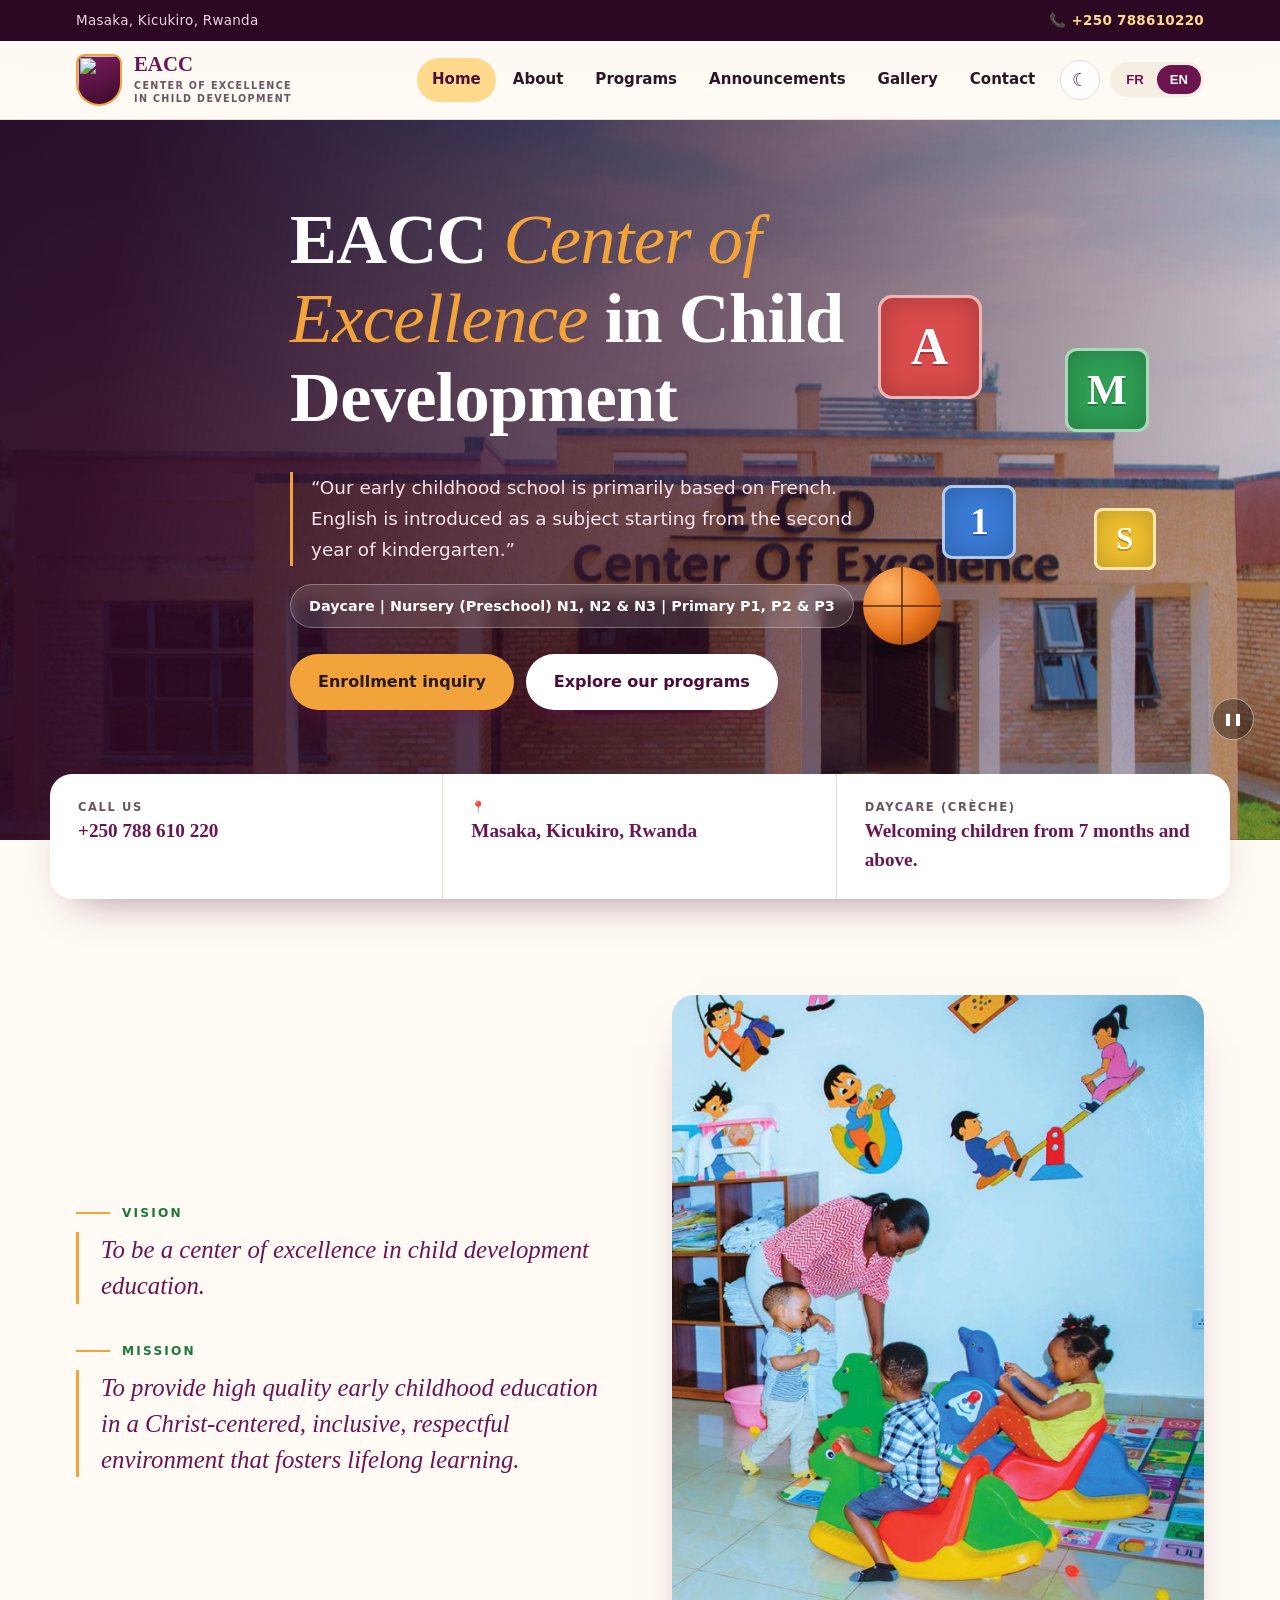
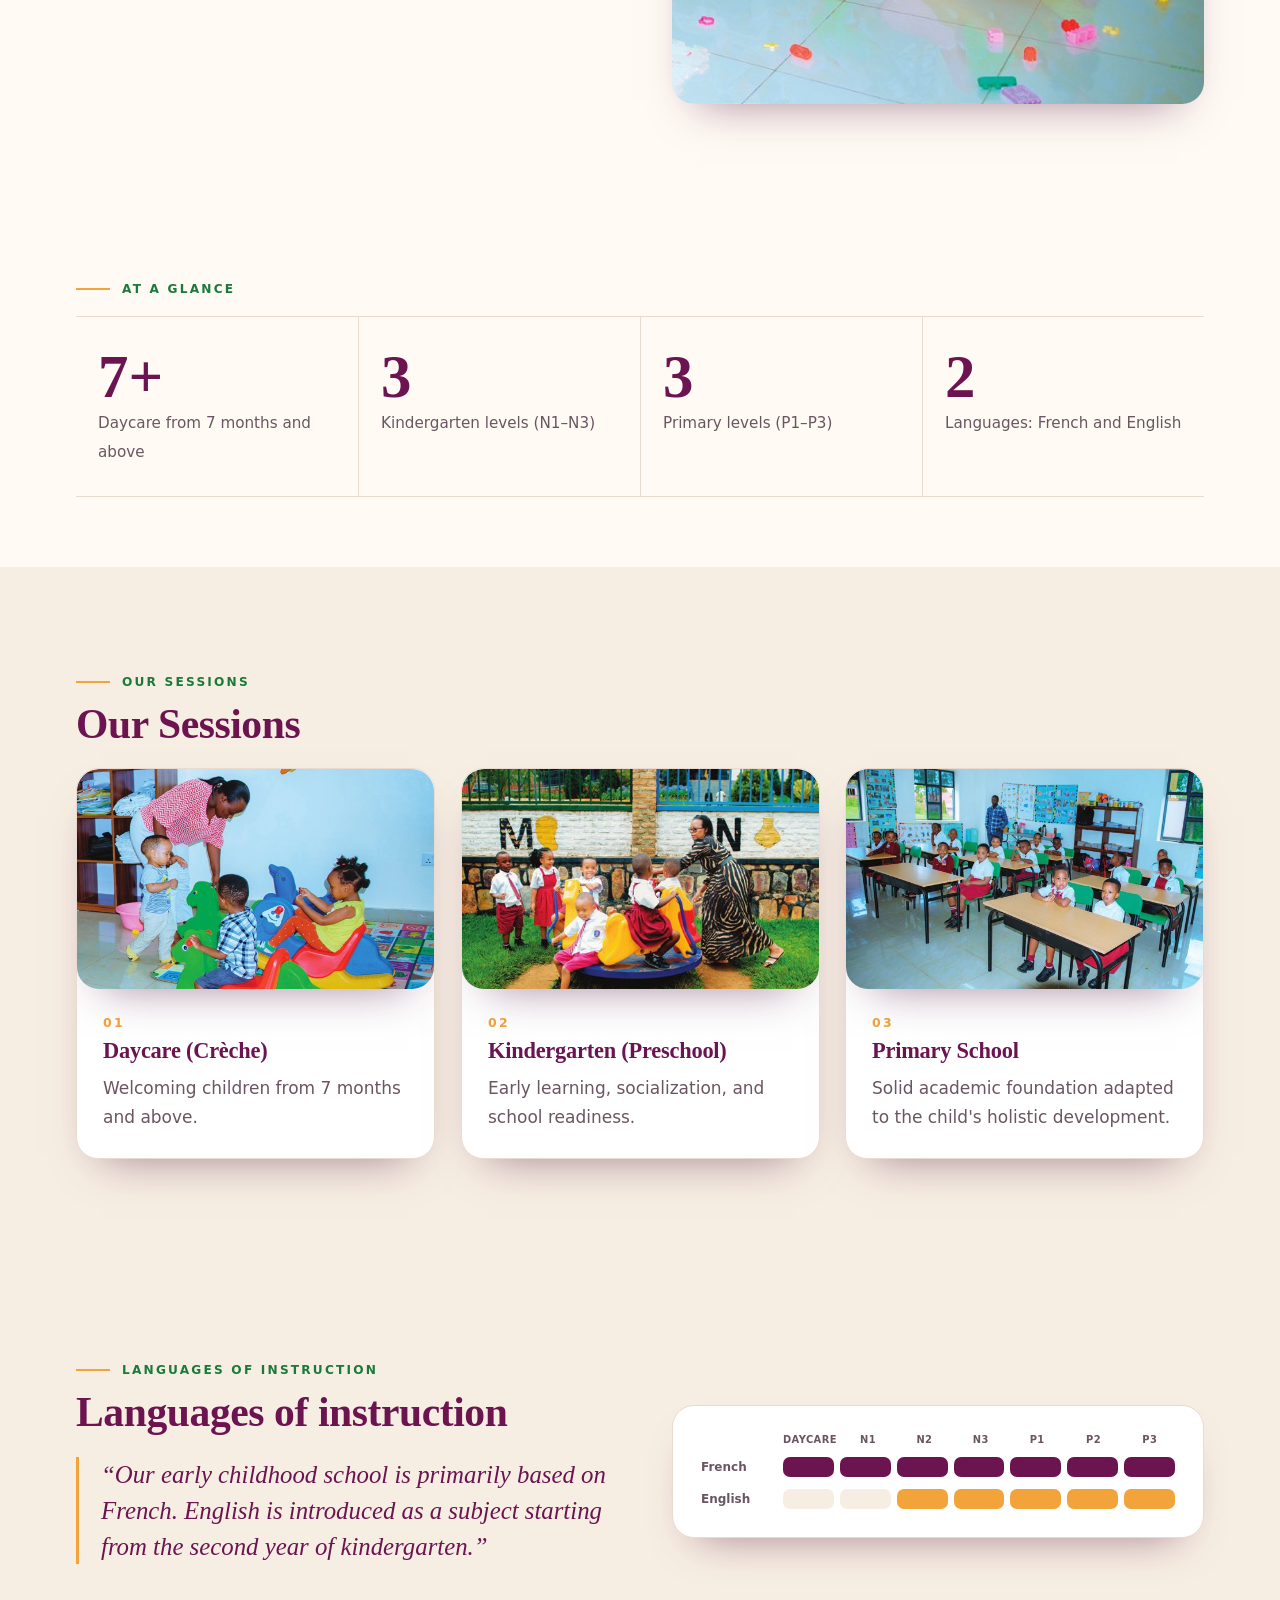
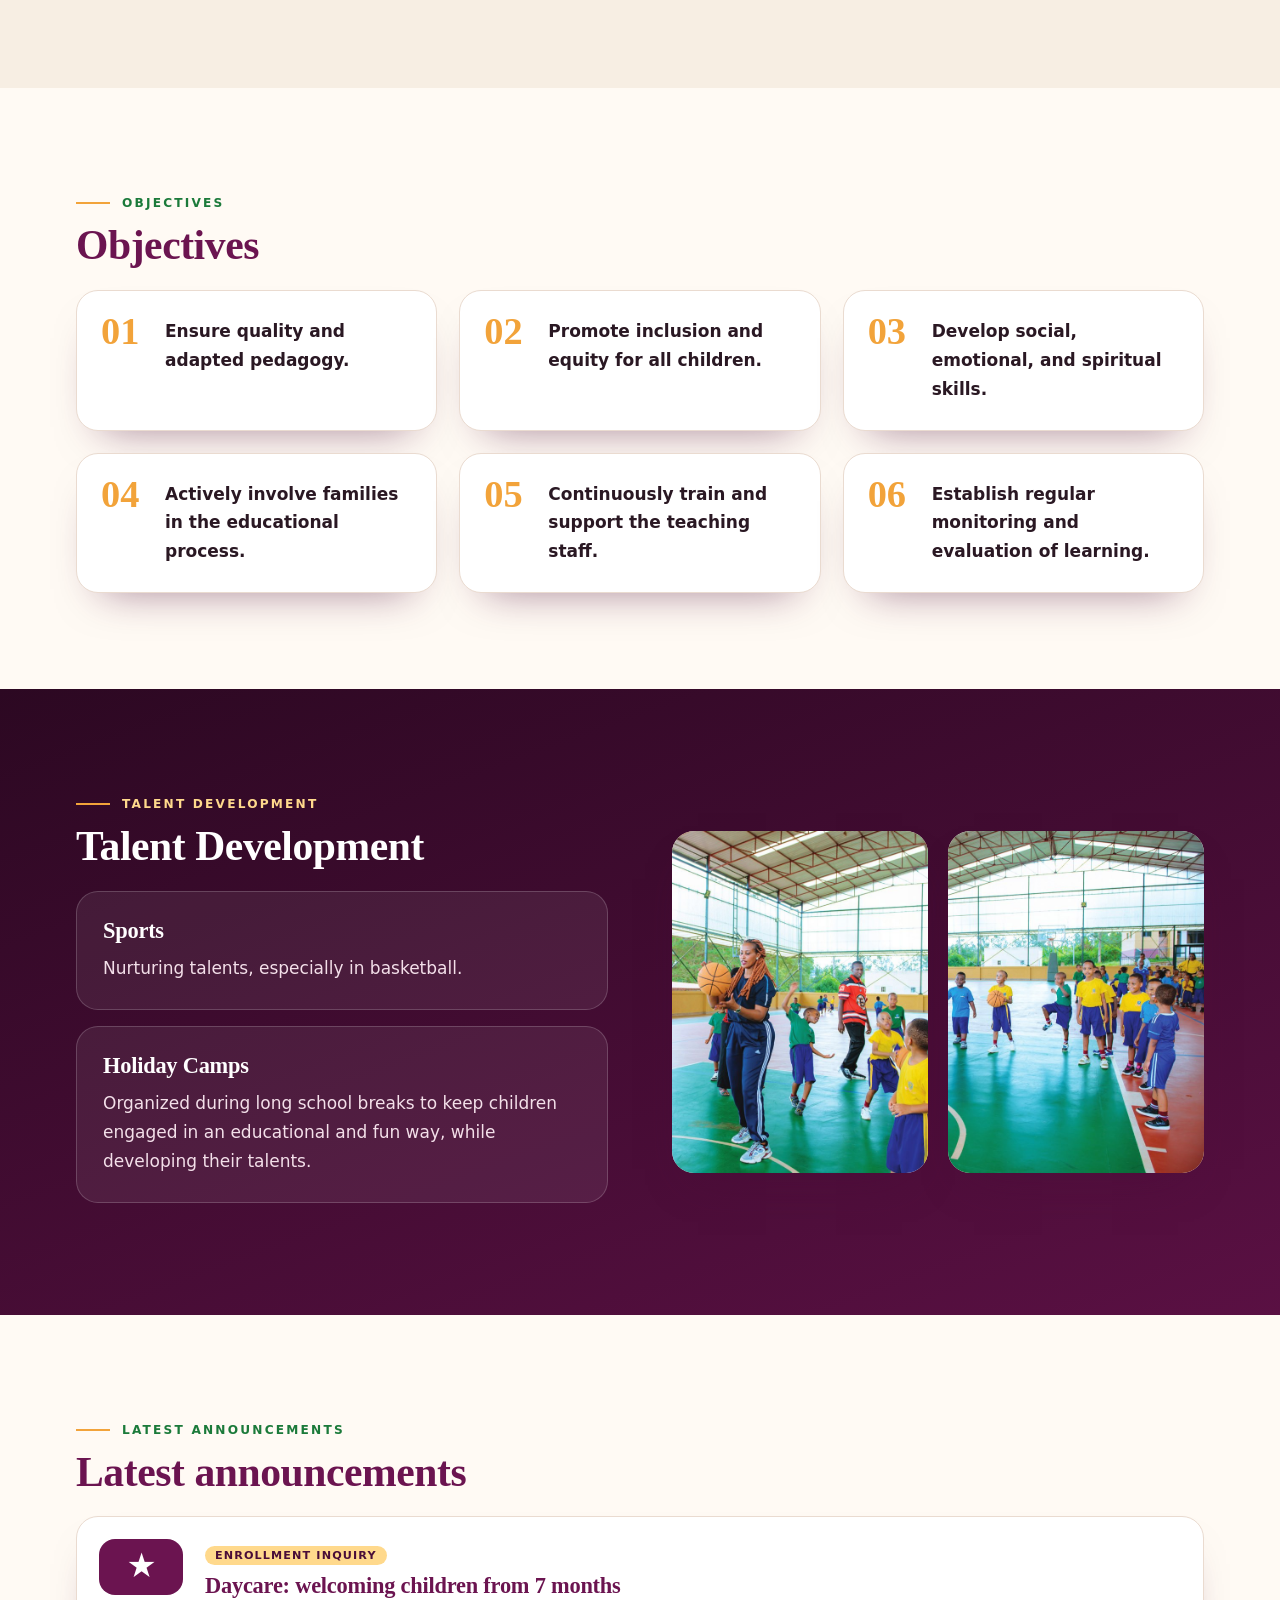
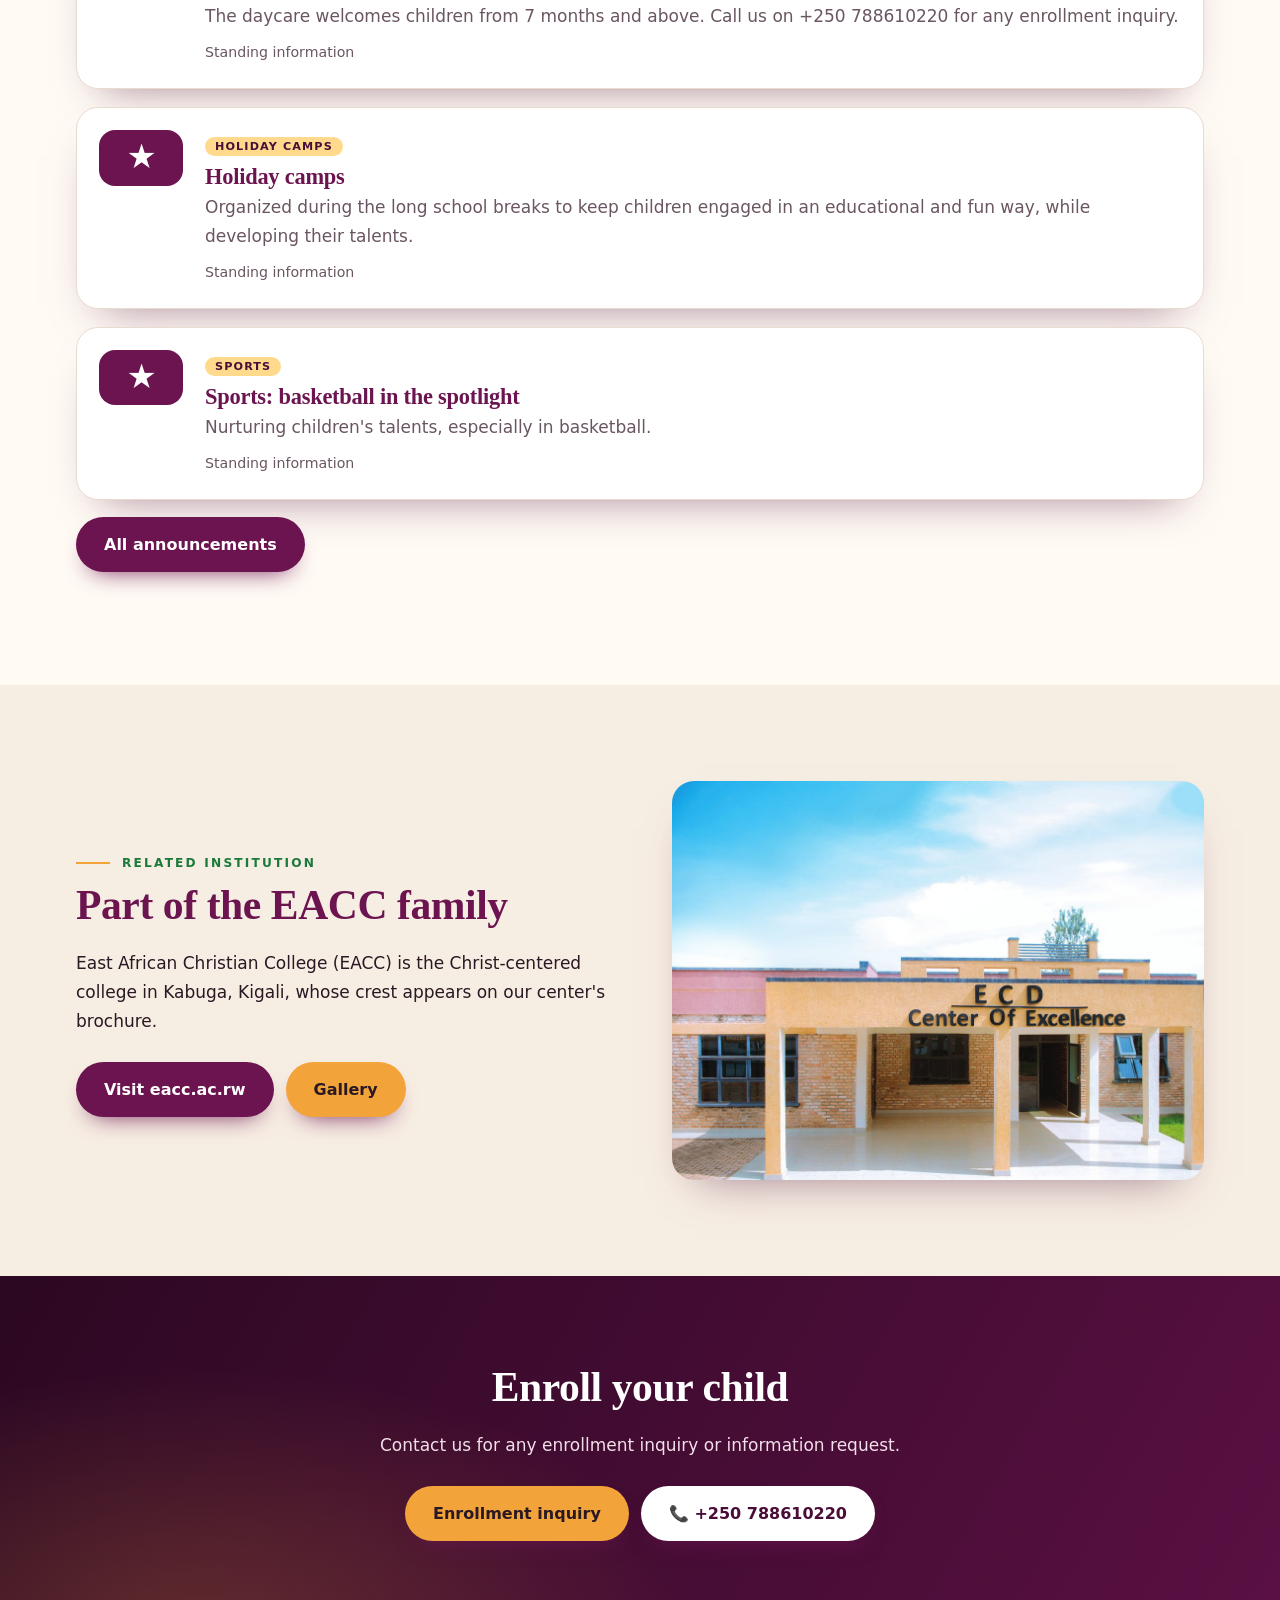
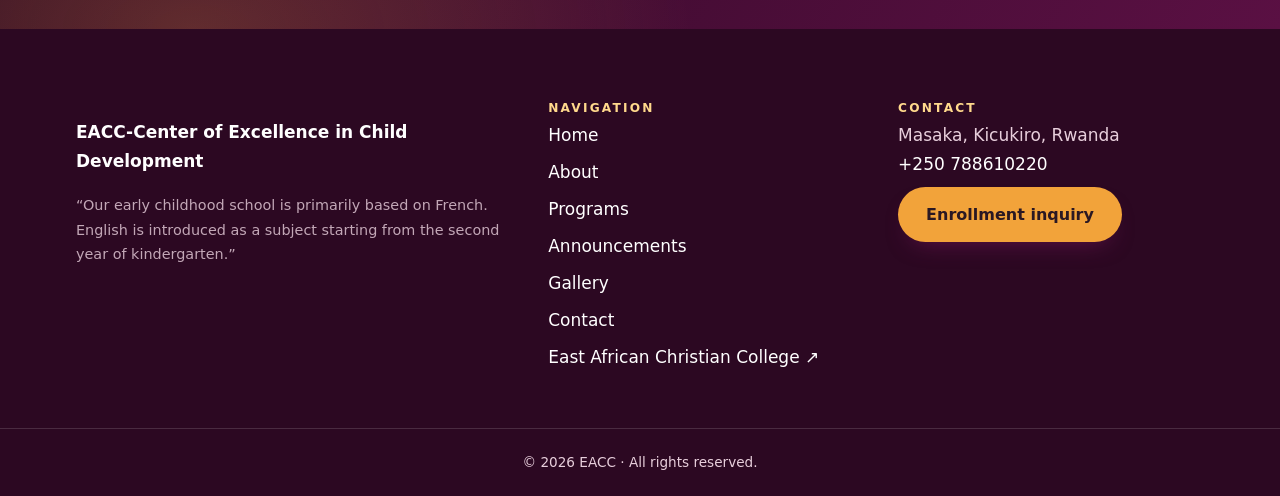
==== commit e7216cd7: "Update index.html" ====
--- a/index.html
+++ b/index.html
@@ -15,6 +15,7 @@
     <meta property="og:image" content="images/building.jpg" />
     <meta name="color-scheme" content="light dark" />
     <meta name="theme-color" content="#6b1450" />
+    <link rel="icon" href="logo.png">
     <script>
       try {
         var t = localStorage.getItem("eacc-theme");
@@ -39,7 +40,7 @@
   <body data-page="home">
     <a class="skip" href="#main"><span class="locale-text locale-fr">Aller au contenu</span><span class="locale-text locale-en">Skip to content</span></a>
     <div class="top"><div class="wrap"><span><span class="locale-text locale-fr">Masaka, Kicukiro, Rwanda</span><span class="locale-text locale-en">Masaka, Kicukiro, Rwanda</span></span><a href="tel:+250788610220">&#128222; +250 788610220</a></div></div>
-    <header class="nav"><div class="wrap"><a class="logo" href="index.html"><span class="badge" aria-hidden="true">EACC</span><span>EACC<small>Center of Excellence<br>in Child Development</small></span></a>
+    <header class="nav"><div class="wrap"><a class="logo" href="index.html">    <img class="badge" src="images/logo.png" alt="" aria-hidden="true"><span>EACC<small><span class="locale-text locale-fr">Centre d'excellence en développement de l'enfant</span><span class="locale-text locale-en">Center of Excellence<br>in Child Development</span></small></span></a>
       <button id="menu" aria-expanded="false" aria-controls="nav" aria-label="Menu">&#9776;</button>
       <nav id="nav" aria-label="Main">
           <a class="l on" href="index.html" aria-current="page"><span class="locale-text locale-fr">Accueil</span><span class="locale-text locale-en">Home</span></a>
@@ -315,7 +316,7 @@
         </div>
       </section>
     </main>
-    <footer class="f"><div class="wrap fg"><div><span class="badge" aria-hidden="true">EACC</span><p><strong><span class="locale-text locale-fr">EACC-Center of Excellence in Child Development</span><span class="locale-text locale-en">EACC-Center of Excellence in Child Development</span></strong></p><p class="quote"><span class="locale-text locale-fr">« Notre école de la petite enfance a pour base principale le français. L'anglais est introduit dès la deuxième maternelle comme cours. »</span><span class="locale-text locale-en">“Our early childhood school is primarily based on French. English is introduced as a subject starting from the second year of kindergarten.”</span></p></div><div><h2><span class="locale-text locale-fr">Navigation</span><span class="locale-text locale-en">Navigation</span></h2><a href="index.html"><span class="locale-text locale-fr">Accueil</span><span class="locale-text locale-en">Home</span></a><a href="about.html"><span class="locale-text locale-fr">À propos</span><span class="locale-text locale-en">About</span></a><a href="programs.html"><span class="locale-text locale-fr">Programmes</span><span class="locale-text locale-en">Programs</span></a><a href="announcements.html"><span class="locale-text locale-fr">Annonces</span><span class="locale-text locale-en">Announcements</span></a><a href="gallery.html"><span class="locale-text locale-fr">Galerie</span><span class="locale-text locale-en">Gallery</span></a><a href="contact.html"><span class="locale-text locale-fr">Contact</span><span class="locale-text locale-en">Contact</span></a><a href="https://www.eacc.ac.rw/eacc" target="_blank" rel="noopener">East African Christian College &#8599;</a></div><div><h2><span class="locale-text locale-fr">Contact</span><span class="locale-text locale-en">Contact</span></h2><span><span class="locale-text locale-fr">Masaka, Kicukiro, Rwanda</span><span class="locale-text locale-en">Masaka, Kicukiro, Rwanda</span></span><a href="tel:+250788610220">+250 788610220</a><a class="btn o" href="contact.html"><span class="locale-text locale-fr">Demande d'inscription</span><span class="locale-text locale-en">Enrollment inquiry</span></a></div></div><p class="copy">&#169; <span id="yr"></span> EACC &middot; <span class="locale-text locale-fr">Tous droits réservés.</span><span class="locale-text locale-en">All rights reserved.</span></p></footer>
+    <footer class="f"><div class="wrap fg"><div>    <img class="footer-logo" src="images/logo.png" alt="" aria-hidden="true"><p><strong><span class="locale-text locale-fr">EACC – Centre d'excellence en développement de l'enfant</span><span class="locale-text locale-en">EACC-Center of Excellence in Child Development</span></strong></p><p class="quote"><span class="locale-text locale-fr">« Notre école de la petite enfance a pour base principale le français. L'anglais est introduit dès la deuxième maternelle comme cours. »</span><span class="locale-text locale-en">“Our early childhood school is primarily based on French. English is introduced as a subject starting from the second year of kindergarten.”</span></p></div><div><h2><span class="locale-text locale-fr">Navigation</span><span class="locale-text locale-en">Navigation</span></h2><a href="index.html"><span class="locale-text locale-fr">Accueil</span><span class="locale-text locale-en">Home</span></a><a href="about.html"><span class="locale-text locale-fr">À propos</span><span class="locale-text locale-en">About</span></a><a href="programs.html"><span class="locale-text locale-fr">Programmes</span><span class="locale-text locale-en">Programs</span></a><a href="announcements.html"><span class="locale-text locale-fr">Annonces</span><span class="locale-text locale-en">Announcements</span></a><a href="gallery.html"><span class="locale-text locale-fr">Galerie</span><span class="locale-text locale-en">Gallery</span></a><a href="contact.html"><span class="locale-text locale-fr">Contact</span><span class="locale-text locale-en">Contact</span></a><a href="https://www.eacc.ac.rw/eacc" target="_blank" rel="noopener">East African Christian College &#8599;</a></div><div><h2><span class="locale-text locale-fr">Contact</span><span class="locale-text locale-en">Contact</span></h2><span><span class="locale-text locale-fr">Masaka, Kicukiro, Rwanda</span><span class="locale-text locale-en">Masaka, Kicukiro, Rwanda</span></span><a href="tel:+250788610220">+250 788610220</a><a class="btn o" href="contact.html"><span class="locale-text locale-fr">Demande d'inscription</span><span class="locale-text locale-en">Enrollment inquiry</span></a></div></div><p class="copy">&#169; <span id="yr"></span> EACC &middot; <span class="locale-text locale-fr">Tous droits réservés.</span><span class="locale-text locale-en">All rights reserved.</span></p></footer>
     <div id="pg"></div><button id="top" aria-label="Top" hidden>&#8593;</button><div class="mbar"><a class="btn o" href="tel:+250788610220">&#128222; +250 788610220</a><a class="btn" href="contact.html"><span class="locale-text locale-fr">Demande d'inscription</span><span class="locale-text locale-en">Enrollment inquiry</span></a></div>
     <script src="app.js" defer></script>
   </body>
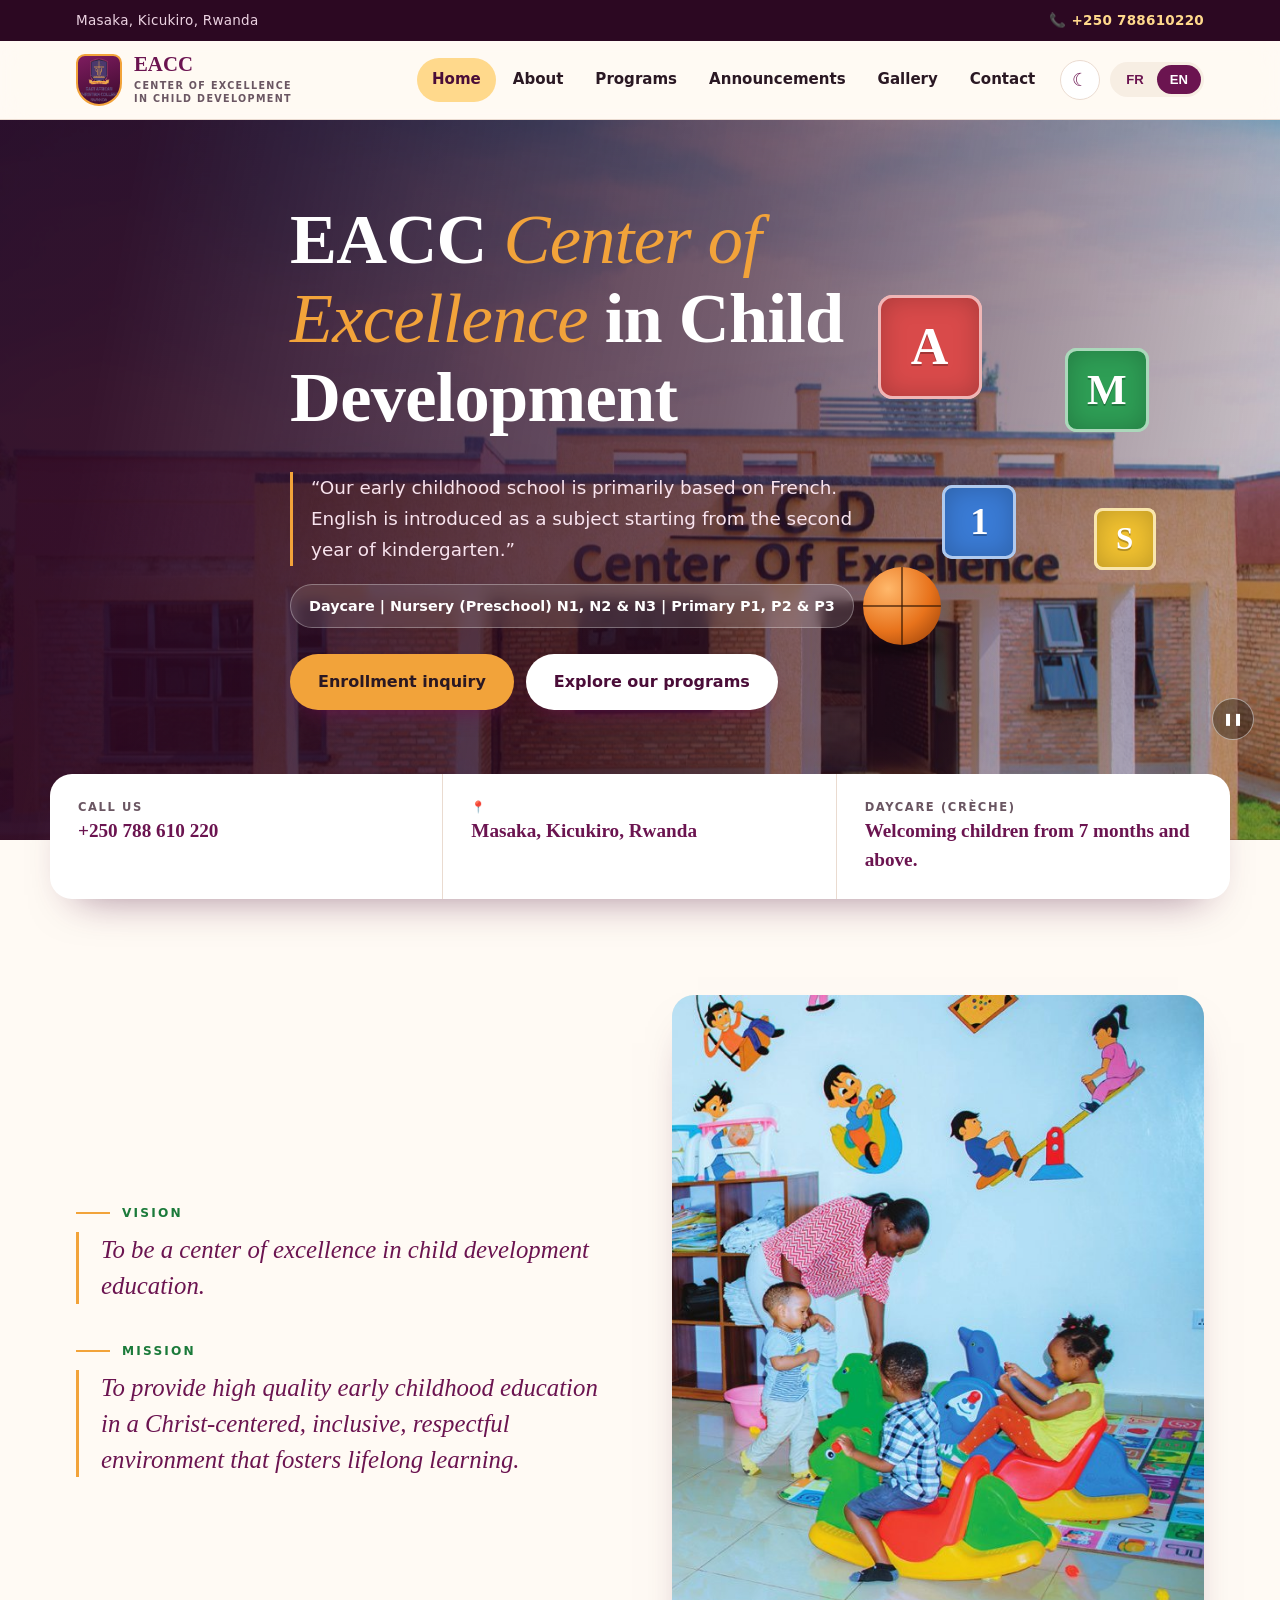
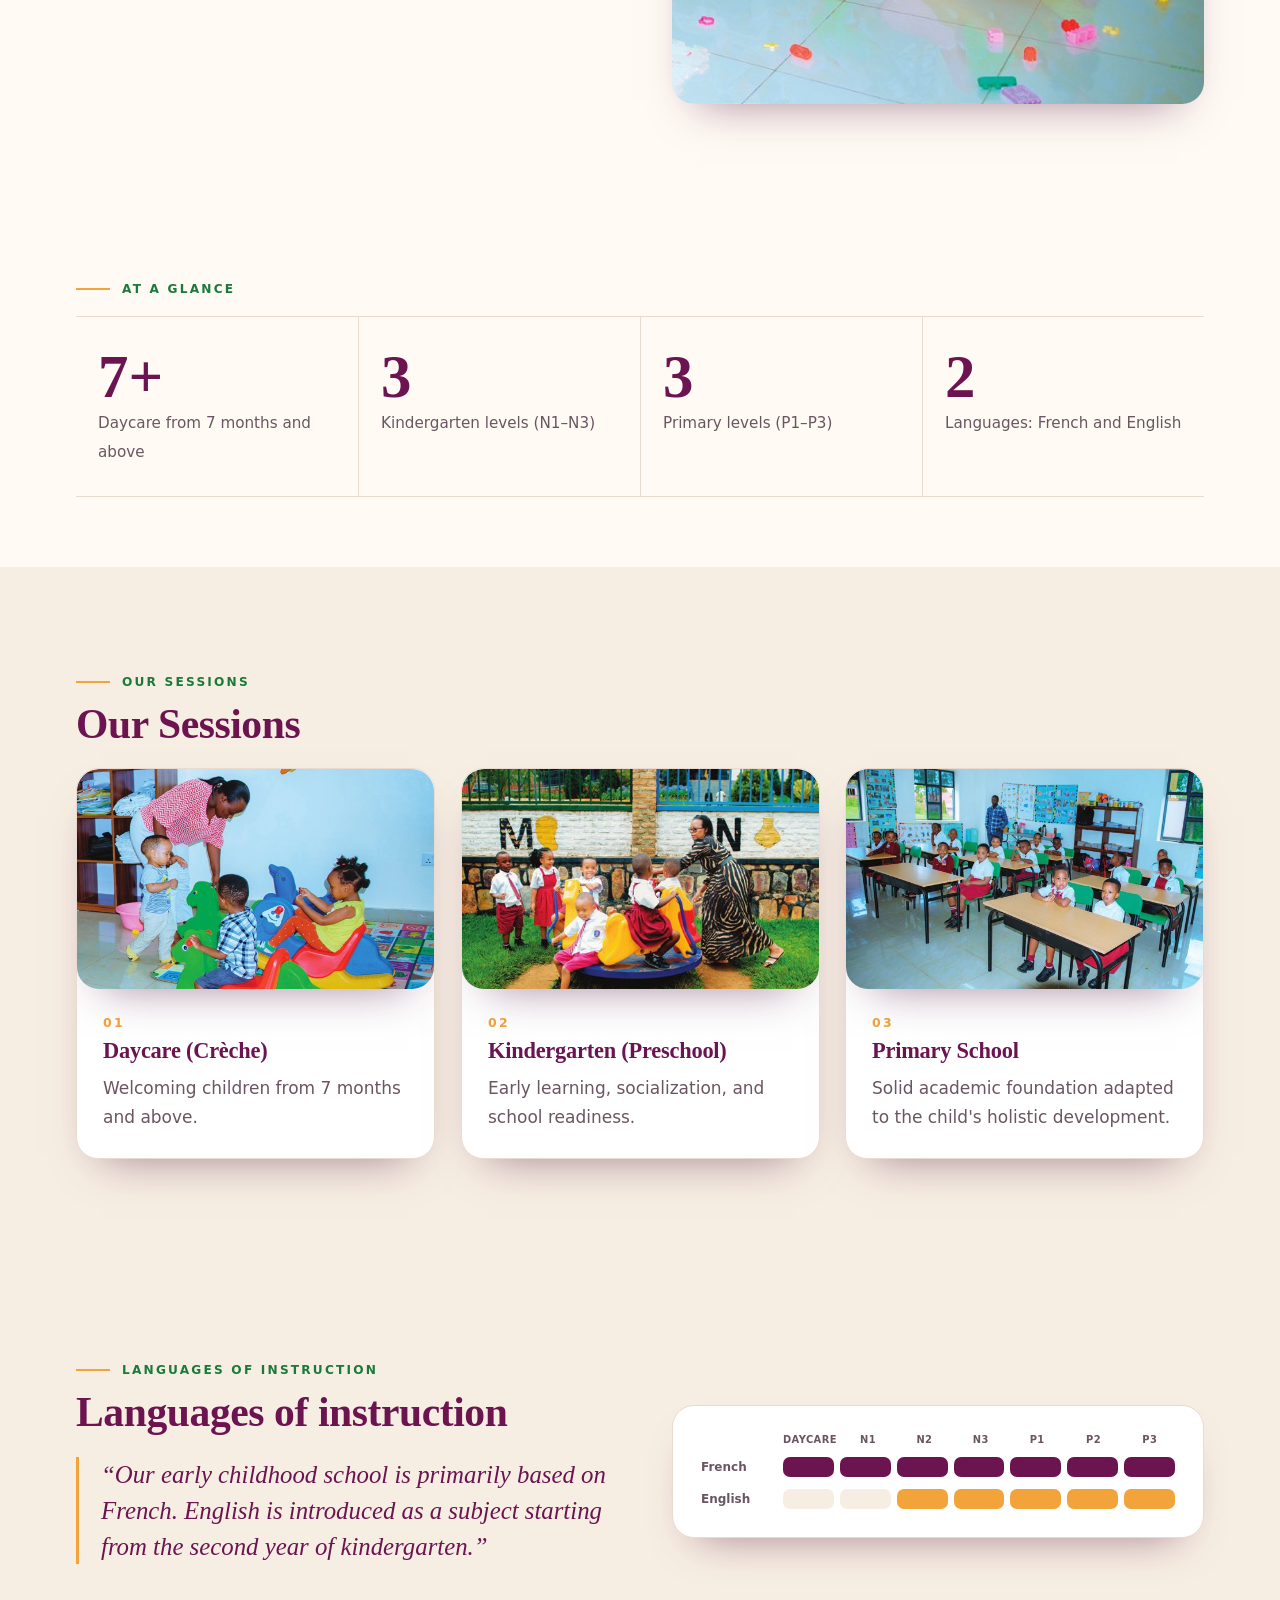
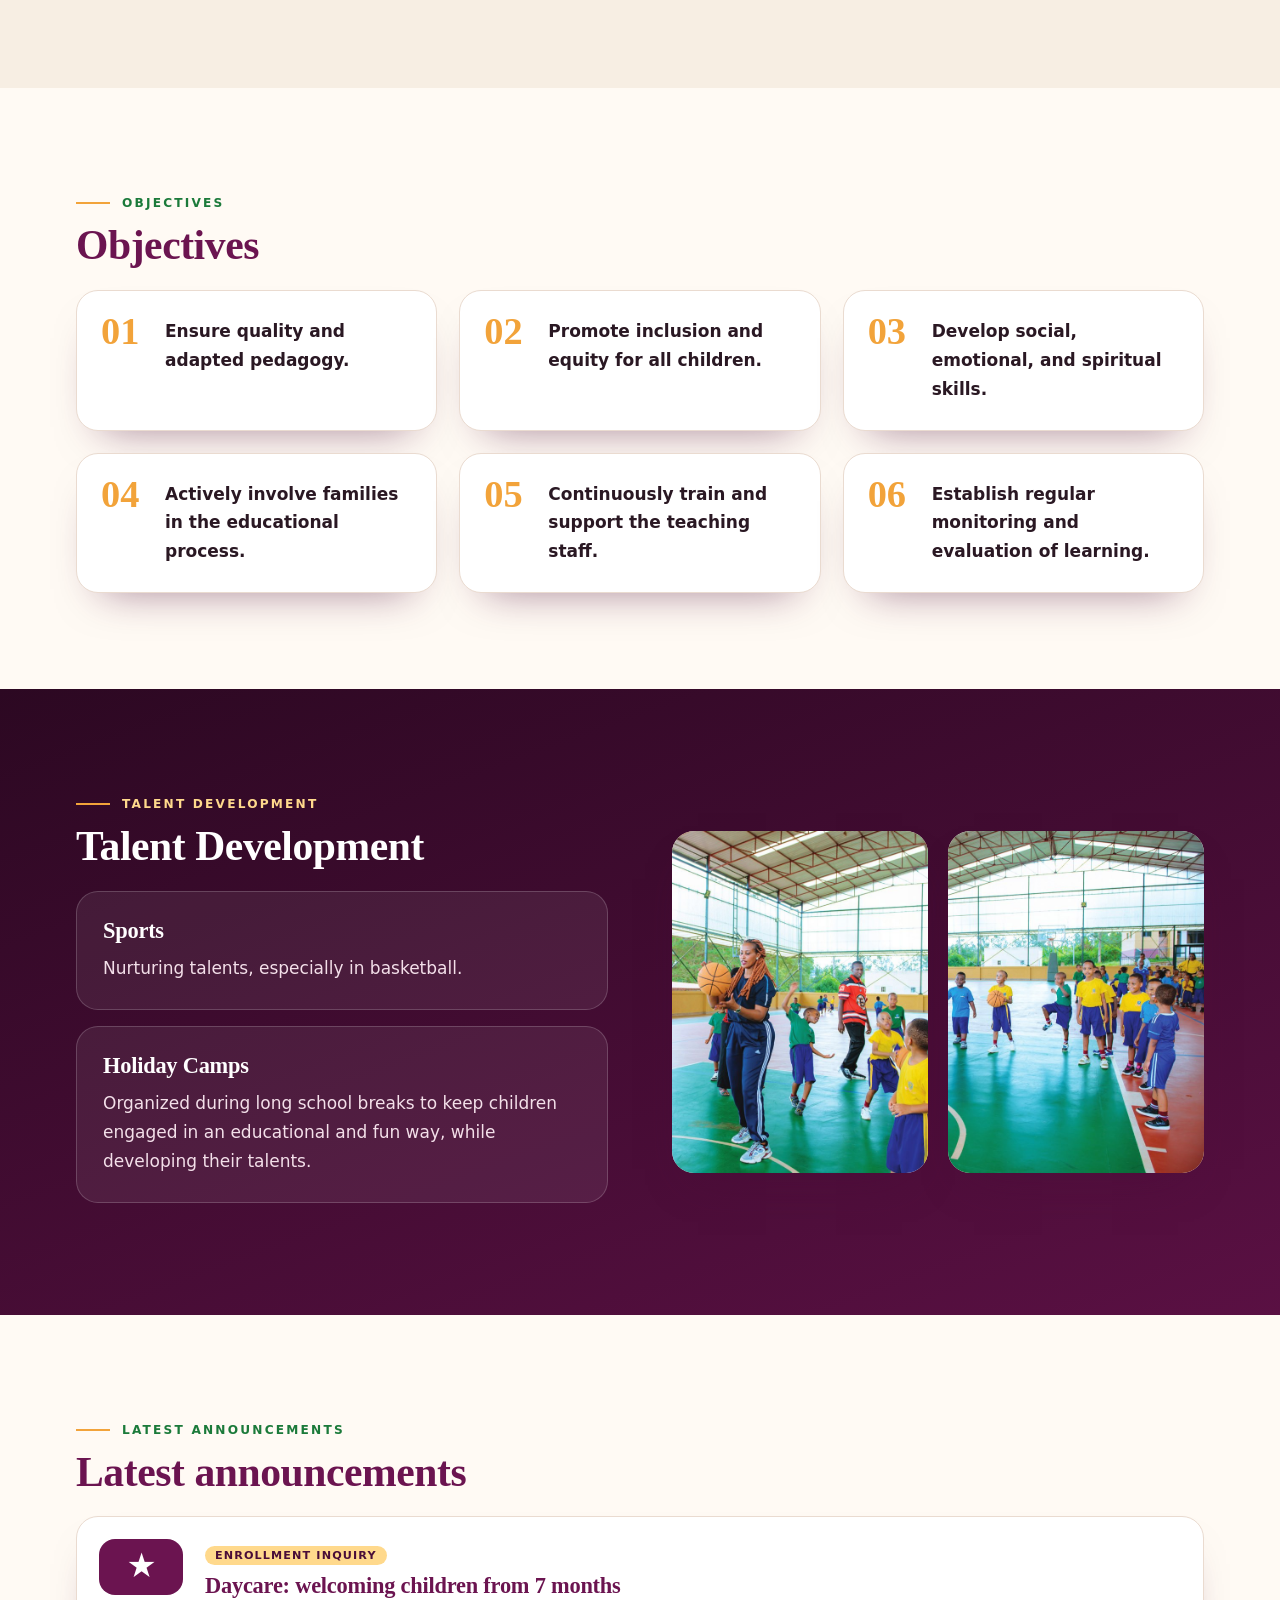
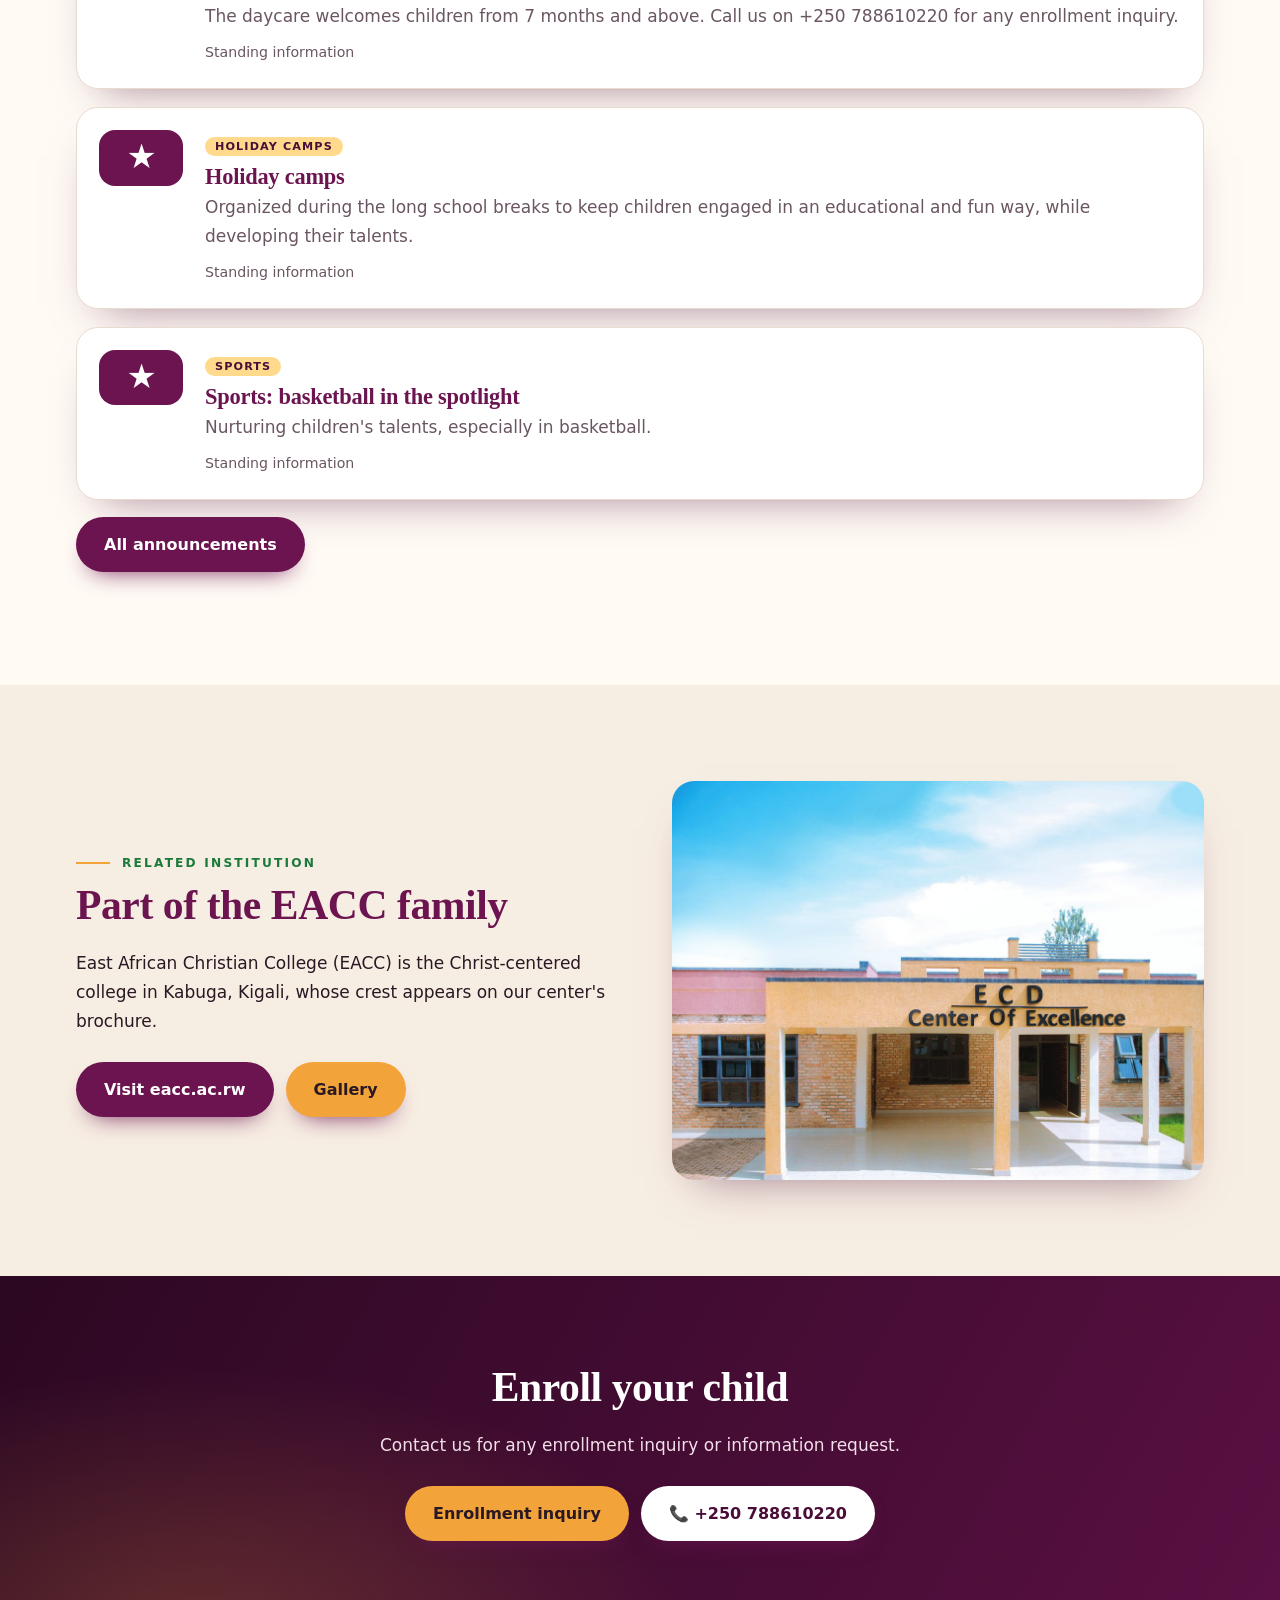
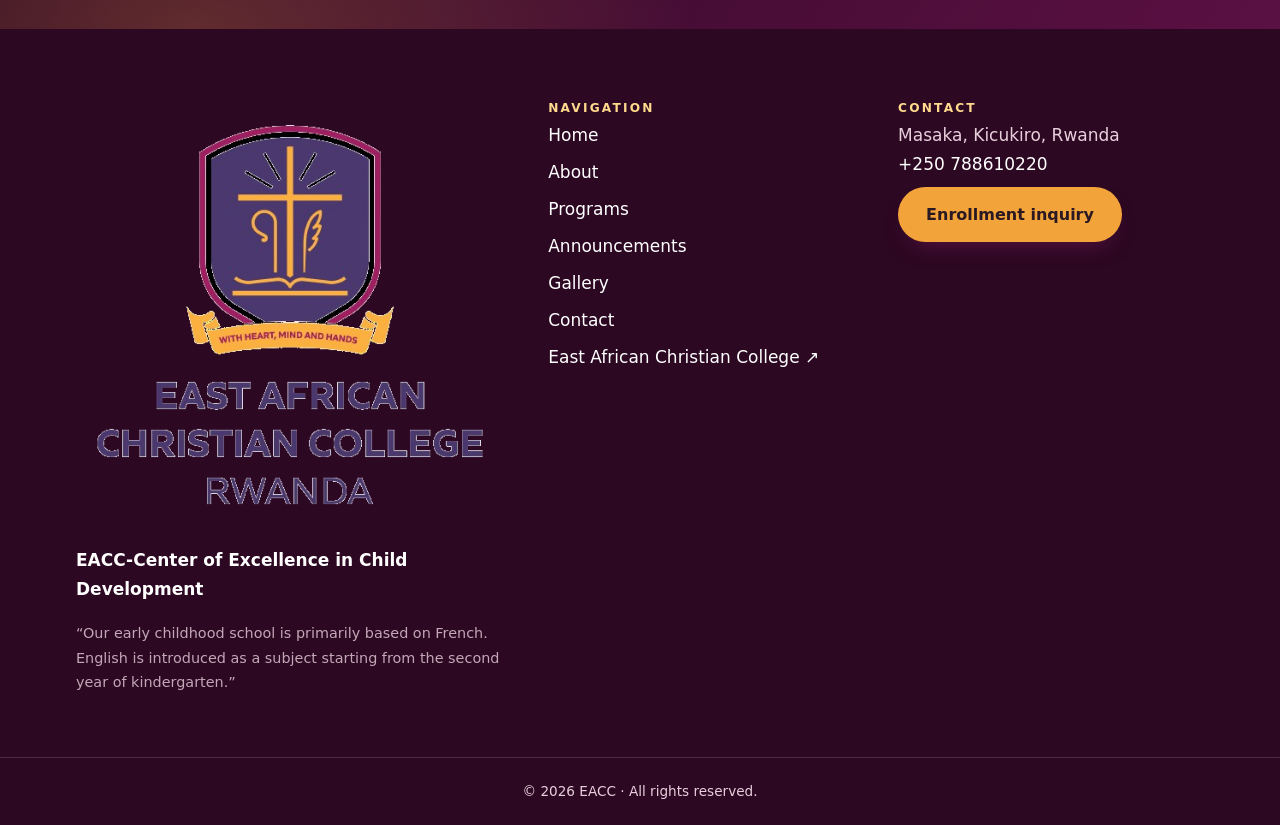
==== commit 4972548d: "Update index.html" ====
--- a/index.html
+++ b/index.html
@@ -40,7 +40,7 @@
   <body data-page="home">
     <a class="skip" href="#main"><span class="locale-text locale-fr">Aller au contenu</span><span class="locale-text locale-en">Skip to content</span></a>
     <div class="top"><div class="wrap"><span><span class="locale-text locale-fr">Masaka, Kicukiro, Rwanda</span><span class="locale-text locale-en">Masaka, Kicukiro, Rwanda</span></span><a href="tel:+250788610220">&#128222; +250 788610220</a></div></div>
-    <header class="nav"><div class="wrap"><a class="logo" href="index.html">    <img class="badge" src="images/logo.png" alt="" aria-hidden="true"><span>EACC<small><span class="locale-text locale-fr">Centre d'excellence en développement de l'enfant</span><span class="locale-text locale-en">Center of Excellence<br>in Child Development</span></small></span></a>
+    <header class="nav"><div class="wrap"><a class="logo" href="index.html">    <img class="badge" src="logo.png" alt="" aria-hidden="true"><span>EACC<small><span class="locale-text locale-fr">Centre d'excellence en développement de l'enfant</span><span class="locale-text locale-en">Center of Excellence<br>in Child Development</span></small></span></a>
       <button id="menu" aria-expanded="false" aria-controls="nav" aria-label="Menu">&#9776;</button>
       <nav id="nav" aria-label="Main">
           <a class="l on" href="index.html" aria-current="page"><span class="locale-text locale-fr">Accueil</span><span class="locale-text locale-en">Home</span></a>
@@ -316,7 +316,7 @@
         </div>
       </section>
     </main>
-    <footer class="f"><div class="wrap fg"><div>    <img class="footer-logo" src="images/logo.png" alt="" aria-hidden="true"><p><strong><span class="locale-text locale-fr">EACC – Centre d'excellence en développement de l'enfant</span><span class="locale-text locale-en">EACC-Center of Excellence in Child Development</span></strong></p><p class="quote"><span class="locale-text locale-fr">« Notre école de la petite enfance a pour base principale le français. L'anglais est introduit dès la deuxième maternelle comme cours. »</span><span class="locale-text locale-en">“Our early childhood school is primarily based on French. English is introduced as a subject starting from the second year of kindergarten.”</span></p></div><div><h2><span class="locale-text locale-fr">Navigation</span><span class="locale-text locale-en">Navigation</span></h2><a href="index.html"><span class="locale-text locale-fr">Accueil</span><span class="locale-text locale-en">Home</span></a><a href="about.html"><span class="locale-text locale-fr">À propos</span><span class="locale-text locale-en">About</span></a><a href="programs.html"><span class="locale-text locale-fr">Programmes</span><span class="locale-text locale-en">Programs</span></a><a href="announcements.html"><span class="locale-text locale-fr">Annonces</span><span class="locale-text locale-en">Announcements</span></a><a href="gallery.html"><span class="locale-text locale-fr">Galerie</span><span class="locale-text locale-en">Gallery</span></a><a href="contact.html"><span class="locale-text locale-fr">Contact</span><span class="locale-text locale-en">Contact</span></a><a href="https://www.eacc.ac.rw/eacc" target="_blank" rel="noopener">East African Christian College &#8599;</a></div><div><h2><span class="locale-text locale-fr">Contact</span><span class="locale-text locale-en">Contact</span></h2><span><span class="locale-text locale-fr">Masaka, Kicukiro, Rwanda</span><span class="locale-text locale-en">Masaka, Kicukiro, Rwanda</span></span><a href="tel:+250788610220">+250 788610220</a><a class="btn o" href="contact.html"><span class="locale-text locale-fr">Demande d'inscription</span><span class="locale-text locale-en">Enrollment inquiry</span></a></div></div><p class="copy">&#169; <span id="yr"></span> EACC &middot; <span class="locale-text locale-fr">Tous droits réservés.</span><span class="locale-text locale-en">All rights reserved.</span></p></footer>
+    <footer class="f"><div class="wrap fg"><div>    <img class="footer-logo" src="logo.png" alt="" aria-hidden="true"><p><strong><span class="locale-text locale-fr">EACC – Centre d'excellence en développement de l'enfant</span><span class="locale-text locale-en">EACC-Center of Excellence in Child Development</span></strong></p><p class="quote"><span class="locale-text locale-fr">« Notre école de la petite enfance a pour base principale le français. L'anglais est introduit dès la deuxième maternelle comme cours. »</span><span class="locale-text locale-en">“Our early childhood school is primarily based on French. English is introduced as a subject starting from the second year of kindergarten.”</span></p></div><div><h2><span class="locale-text locale-fr">Navigation</span><span class="locale-text locale-en">Navigation</span></h2><a href="index.html"><span class="locale-text locale-fr">Accueil</span><span class="locale-text locale-en">Home</span></a><a href="about.html"><span class="locale-text locale-fr">À propos</span><span class="locale-text locale-en">About</span></a><a href="programs.html"><span class="locale-text locale-fr">Programmes</span><span class="locale-text locale-en">Programs</span></a><a href="announcements.html"><span class="locale-text locale-fr">Annonces</span><span class="locale-text locale-en">Announcements</span></a><a href="gallery.html"><span class="locale-text locale-fr">Galerie</span><span class="locale-text locale-en">Gallery</span></a><a href="contact.html"><span class="locale-text locale-fr">Contact</span><span class="locale-text locale-en">Contact</span></a><a href="https://www.eacc.ac.rw/eacc" target="_blank" rel="noopener">East African Christian College &#8599;</a></div><div><h2><span class="locale-text locale-fr">Contact</span><span class="locale-text locale-en">Contact</span></h2><span><span class="locale-text locale-fr">Masaka, Kicukiro, Rwanda</span><span class="locale-text locale-en">Masaka, Kicukiro, Rwanda</span></span><a href="tel:+250788610220">+250 788610220</a><a class="btn o" href="contact.html"><span class="locale-text locale-fr">Demande d'inscription</span><span class="locale-text locale-en">Enrollment inquiry</span></a></div></div><p class="copy">&#169; <span id="yr"></span> EACC &middot; <span class="locale-text locale-fr">Tous droits réservés.</span><span class="locale-text locale-en">All rights reserved.</span></p></footer>
     <div id="pg"></div><button id="top" aria-label="Top" hidden>&#8593;</button><div class="mbar"><a class="btn o" href="tel:+250788610220">&#128222; +250 788610220</a><a class="btn" href="contact.html"><span class="locale-text locale-fr">Demande d'inscription</span><span class="locale-text locale-en">Enrollment inquiry</span></a></div>
     <script src="app.js" defer></script>
   </body>
